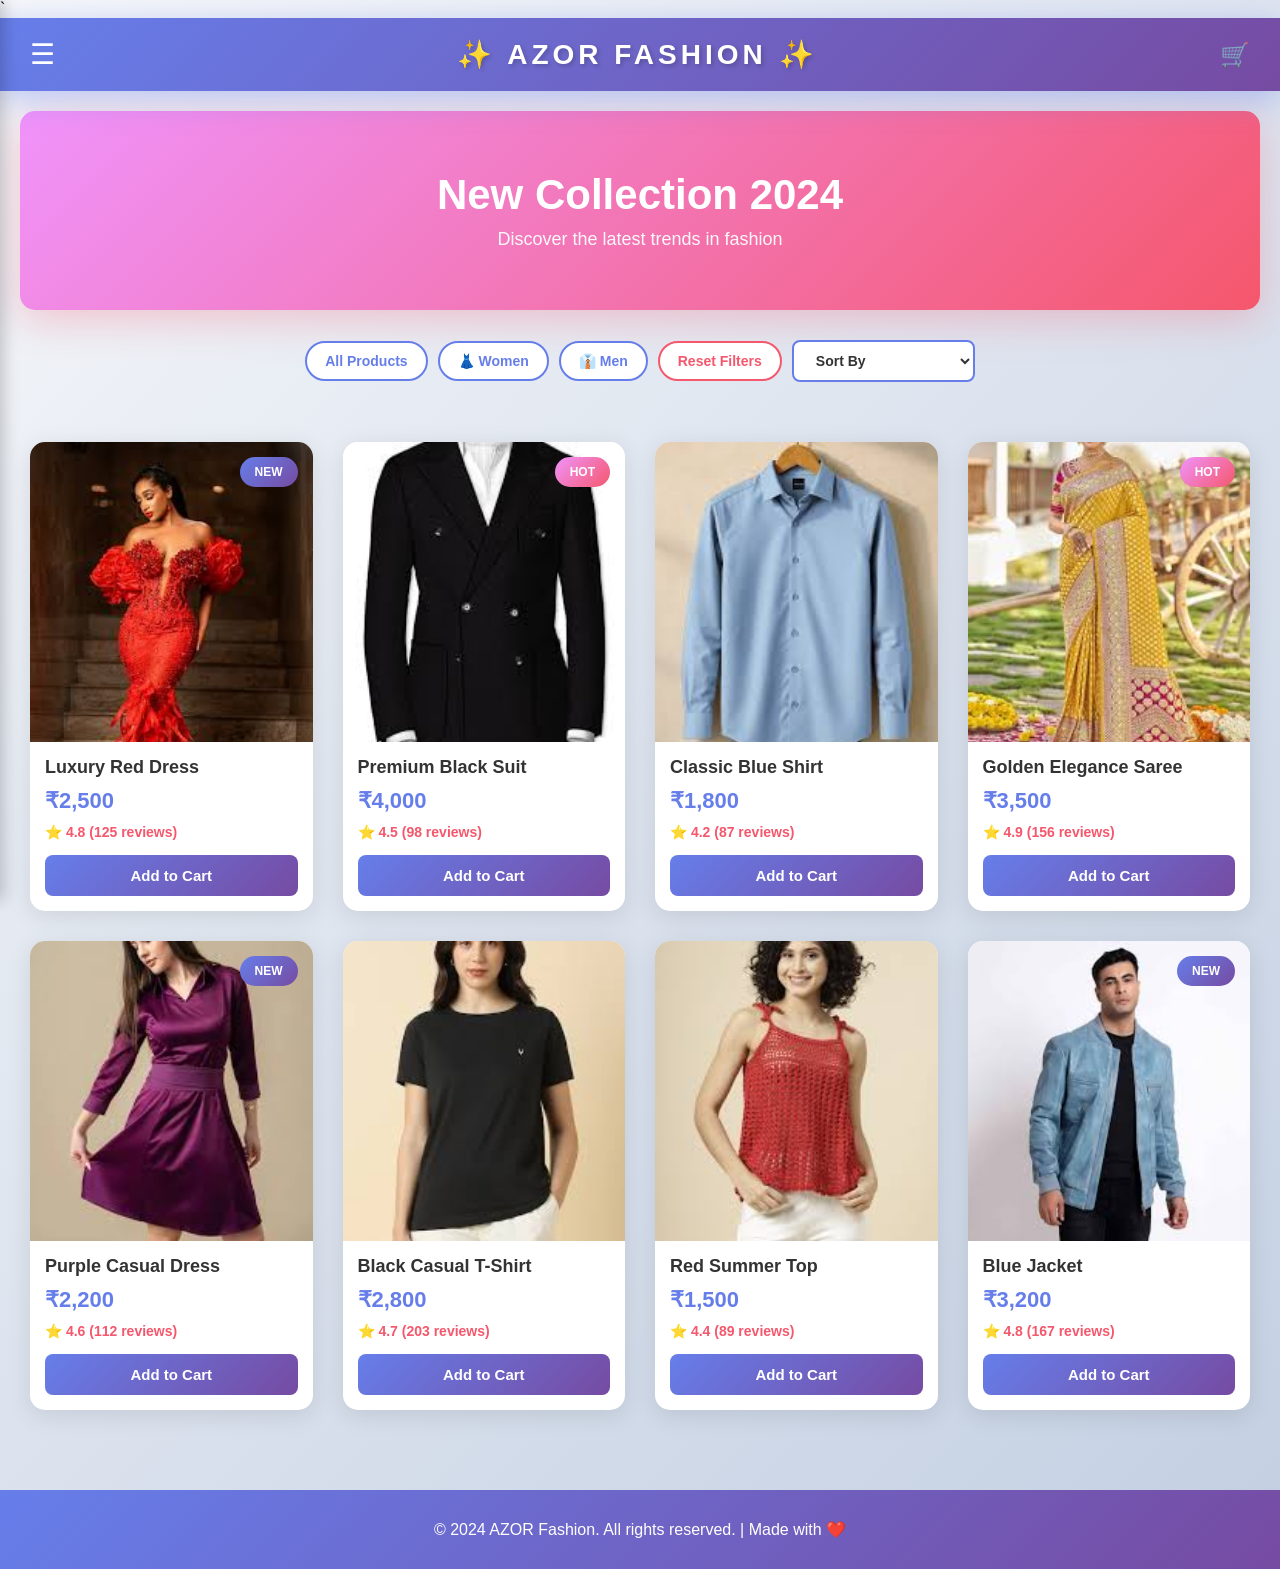
==== pink.html @ 0f0fc037 "first commit" ====
`<!DOCTYPE html>
<html lang="en">
<head>
    <meta charset="UTF-8">
    <meta name="viewport" content="width=device-width, initial-scale=1.0">
    <title>AZOR Fashion - Premium Fashion Store</title>
    <link rel="stylesheet" href="stylee.css">
</head>
<body>

<header>
    <div class="menu-icon" onclick="toggleSidebar()">☰</div>
    <h1>✨ AZOR FASHION ✨</h1>
    <div class="header-icons">
        <span class="icon">🛒</span>
    </div>
</header>


<div id="sidebar" class="sidebar">
    <button class="close-btn" onclick="toggleSidebar()">✕</button>
    <h2>🎯 Filters</h2>

    <label>Gender:</label>
    <select id="genderFilter" onchange="filterProducts()">
        <option value="all">All</option>
        <option value="women">Women</option>
        <option value="men">Men</option>
    </select>

    <label>Color:</label>
    <select id="colorFilter" onchange="filterProducts()">
        <option value="all">All</option>
        <option value="red">Red</option>
        <option value="black">Black</option>
        <option value="blue">Blue</option>
        <option value="gold">Gold</option>
        <option value="purple">Purple</option>
    </select>

    <label>Price Range:</label>
    <input type="range" id="priceFilter" min="0" max="10000" onchange="filterProducts()" style="width: 100%;">
</div>

<div class="hero-section">
    <h2>New Collection 2024</h2>
    <p>Discover the latest trends in fashion</p>
</div>

<div class="top-controls">
    <div class="category-buttons">
        <button class="category-btn" onclick="selectCategory('all')">All Products</button>
        <button class="category-btn" onclick="selectCategory('women')">👗 Women</button>
        <button class="category-btn" onclick="selectCategory('men')">👔 Men</button>
        <button class="category-btn reset-btn" onclick="resetFilters()">Reset Filters</button>
    </div>
    
    <select id="sortOption" onchange="sortProducts()">
        <option value="">Sort By</option>
        <option value="priceLow">Price: Low to High</option>
        <option value="priceHigh">Price: High to Low</option>
        <option value="ratingHigh">⭐ Highest Rated</option>
    </select>
</div>

<section class="products" id="productContainer">

    <div class="product-card" data-gender="women" data-color="red" data-price="2500" data-rating="4.8">
        <div class="product-image-wrapper">
            <img src="photos/reddress.jpg.jpg" alt="Luxury Red Dress">
            <span class="badge-new">NEW</span>
        </div>
        <h3>Luxury Red Dress</h3>
        <p class="price">₹2,500</p>
        <p class="rating">⭐ 4.8 (125 reviews)</p>
        <button class="add-btn">Add to Cart</button>
    </div>

    <div class="product-card" data-gender="men" data-color="black" data-price="4000" data-rating="4.5">
        <div class="product-image-wrapper">
            <img src="photos/Premium Black Suit.jpg" alt="Premium Black Suit">
            <span class="badge-hot">HOT</span>
        </div>
        <h3>Premium Black Suit</h3>
        <p class="price">₹4,000</p>
        <p class="rating">⭐ 4.5 (98 reviews)</p>
        <button class="add-btn">Add to Cart</button>
    </div>

    <div class="product-card" data-gender="men" data-color="blue" data-price="1800" data-rating="4.2">
        <div class="product-image-wrapper">
            <img src="photos/Classic Blue Shirt.jpg" alt="Classic Blue Shirt">
        </div>
        <h3>Classic Blue Shirt</h3>
        <p class="price">₹1,800</p>
        <p class="rating">⭐ 4.2 (87 reviews)</p>
        <button class="add-btn">Add to Cart</button>
    </div>

    <div class="product-card" data-gender="women" data-color="gold" data-price="3500" data-rating="4.9">
        <div class="product-image-wrapper">
            <img src="photos/Golden Elegance Saree.jpg" alt="Golden Elegance Saree">
            <span class="badge-hot">HOT</span>
        </div>
        <h3>Golden Elegance Saree</h3>
        <p class="price">₹3,500</p>
        <p class="rating">⭐ 4.9 (156 reviews)</p>
        <button class="add-btn">Add to Cart</button>
    </div>

    <div class="product-card" data-gender="women" data-color="purple" data-price="2200" data-rating="4.6">
        <div class="product-image-wrapper">
            <img src="photos/Purple Casual Dress.jpg" alt="Purple Casual Dress">
            <span class="badge-new">NEW</span>
        </div>
        <h3>Purple Casual Dress</h3>
        <p class="price">₹2,200</p>
        <p class="rating">⭐ 4.6 (112 reviews)</p>
        <button class="add-btn">Add to Cart</button>
    </div>

    <div class="product-card" data-gender="men" data-color="black" data-price="2800" data-rating="4.7">
        <div class="product-image-wrapper">
            <img src="photos/Black Casual T-Shirt.jpg" alt="Black Casual T-Shirt">
        </div>
        <h3>Black Casual T-Shirt</h3>
        <p class="price">₹2,800</p>
        <p class="rating">⭐ 4.7 (203 reviews)</p>
        <button class="add-btn">Add to Cart</button>
    </div>

    <div class="product-card" data-gender="women" data-color="red" data-price="1500" data-rating="4.4">
        <div class="product-image-wrapper">
            <img src="photos/Red Summer Top.jpg" alt="Red Summer Top">
        </div>
        <h3>Red Summer Top</h3>
        <p class="price">₹1,500</p>
        <p class="rating">⭐ 4.4 (89 reviews)</p>
        <button class="add-btn">Add to Cart</button>
    </div>

    <div class="product-card" data-gender="men" data-color="blue" data-price="3200" data-rating="4.8">
        <div class="product-image-wrapper">
            <img src="photos/Blue Jacket.jpg" alt="Blue Jacket">
            <span class="badge-new">NEW</span>
        </div>
        <h3>Blue Jacket</h3>
        <p class="price">₹3,200</p>
        <p class="rating">⭐ 4.8 (167 reviews)</p>
        <button class="add-btn">Add to Cart</button>
    </div>

</section>

<footer class="footer">
    <p>© 2024 AZOR Fashion. All rights reserved. | Made with ❤️</p>
</footer>

<script src="script.js"></script>
</body>
</html>
---- stylee.css ----
* {
    margin: 0;
    padding: 0;
    box-sizing: border-box;
}

body {
    margin: 0;
    font-family: 'Segoe UI', Tahoma, Geneva, Verdana, sans-serif;
    background: linear-gradient(135deg, #f5f7fa 0%, #c3cfe2 100%);
    min-height: 100vh;
}

header {
    display: flex;
    align-items: center;
    justify-content: space-between;
    background: linear-gradient(135deg, #667eea 0%, #764ba2 100%);
    color: white;
    padding: 20px 30px;
    box-shadow: 0 8px 32px rgba(102, 126, 234, 0.4);
    position: sticky;
    top: 0;
    z-index: 100;
}

header h1 {
    flex: 1;
    text-align: center;
    letter-spacing: 4px;
    font-size: 28px;
    font-weight: 700;
    text-shadow: 2px 2px 4px rgba(0,0,0,0.2);
}

.menu-icon {
    font-size: 28px;
    cursor: pointer;
    transition: 0.3s;
}

.menu-icon:hover {
    transform: scale(1.1);
}

.header-icons {
    font-size: 24px;
    cursor: pointer;
    transition: 0.3s;
}

.header-icons:hover {
    transform: scale(1.1);
}

.sidebar {
    position: fixed;
    top: 0;
    left: -300px;
    width: 300px;
    height: 100%;
    background: linear-gradient(135deg, #667eea 0%, #764ba2 100%);
    color: white;
    padding: 30px 20px;
    transition: 0.3s;
    z-index: 200;
    overflow-y: auto;
    box-shadow: 4px 0 15px rgba(0,0,0,0.2);
}

.sidebar.active {
    left: 0;
}

.close-btn {
    background: none;
    border: none;
    color: white;
    font-size: 28px;
    cursor: pointer;
    float: right;
    margin-bottom: 20px;
}

.sidebar h2 {
    margin-bottom: 25px;
    font-size: 20px;
}

.sidebar label {
    display: block;
    margin-top: 20px;
    margin-bottom: 10px;
    font-weight: 600;
    font-size: 14px;
}

.sidebar select, .sidebar input {
    width: 100%;
    margin-bottom: 15px;
    padding: 10px;
    border: 2px solid rgba(255,255,255,0.3);
    border-radius: 8px;
    background: rgba(255,255,255,0.1);
    color: white;
    font-size: 14px;
}

.sidebar select option {
    color: #333;
}

.sidebar input::-webkit-slider-thumb {
    background: #fff;
}

.hero-section {
    background: linear-gradient(135deg, #f093fb 0%, #f5576c 100%);
    color: white;
    text-align: center;
    padding: 60px 30px;
    margin: 20px;
    border-radius: 15px;
    box-shadow: 0 10px 40px rgba(245, 87, 108, 0.3);
}

.hero-section h2 {
    font-size: 42px;
    margin-bottom: 10px;
    font-weight: 700;
}

.hero-section p {
    font-size: 18px;
    opacity: 0.95;
}

.top-controls {
    text-align: center;
    margin: 30px 20px;
    display: flex;
    justify-content: center;
    gap: 10px;
    flex-wrap: wrap;
    align-items: center;
}

.category-buttons {
    display: flex;
    gap: 10px;
    flex-wrap: wrap;
    justify-content: center;
}

.category-btn {
    padding: 10px 18px;
    border: 2px solid #667eea;
    border-radius: 25px;
    font-size: 14px;
    background: white;
    color: #667eea;
    cursor: pointer;
    transition: 0.3s;
    font-weight: 600;
}

.category-btn:hover {
    background: #667eea;
    color: white;
    box-shadow: 0 5px 20px rgba(102, 126, 234, 0.3);
    transform: translateY(-2px);
}

.category-btn.reset-btn {
    border-color: #f5576c;
    color: #f5576c;
}

.category-btn.reset-btn:hover {
    background: #f5576c;
    color: white;
    box-shadow: 0 5px 20px rgba(245, 87, 108, 0.3);
}

.top-controls select {
    padding: 10px 18px;
    border: 2px solid #667eea;
    border-radius: 8px;
    font-size: 14px;
    background: white;
    color: #333;
    cursor: pointer;
    transition: 0.3s;
    font-weight: 600;
}

.top-controls select:hover {
    background: #667eea;
    color: white;
    box-shadow: 0 5px 20px rgba(102, 126, 234, 0.3);
}

.products {
    display: grid;
    grid-template-columns: repeat(auto-fill, minmax(280px, 1fr));
    gap: 30px;
    padding: 30px;
    max-width: 1400px;
    margin: 0 auto;
}

.product-card {
    background: white;
    border-radius: 15px;
    overflow: hidden;
    box-shadow: 0 5px 25px rgba(0,0,0,0.1);
    transition: all 0.3s ease;
    display: flex;
    flex-direction: column;
}

.product-card:hover {
    transform: translateY(-10px);
    box-shadow: 0 15px 40px rgba(102, 126, 234, 0.3);
}

.product-image-wrapper {
    position: relative;
    overflow: hidden;
    height: 300px;
    background: #f0f0f0;
}

.product-card img {
    width: 100%;
    height: 100%;
    object-fit: cover;
    transition: transform 0.3s ease;
}

.product-card:hover img {
    transform: scale(1.1);
}

.badge-new, .badge-hot {
    position: absolute;
    top: 15px;
    right: 15px;
    padding: 8px 15px;
    border-radius: 25px;
    font-weight: 700;
    font-size: 12px;
    z-index: 10;
}

.badge-new {
    background: linear-gradient(135deg, #667eea 0%, #764ba2 100%);
    color: white;
}

.badge-hot {
    background: linear-gradient(135deg, #f093fb 0%, #f5576c 100%);
    color: white;
}

.product-card h3 {
    padding: 15px 15px 5px;
    font-size: 18px;
    color: #333;
    font-weight: 700;
}

.product-card .price {
    padding: 5px 15px;
    font-size: 22px;
    color: #667eea;
    font-weight: 700;
    margin-bottom: 5px;
}

.product-card .rating {
    padding: 0 15px 15px;
    color: #f5576c;
    font-size: 14px;
    font-weight: 600;
}

.add-btn {
    margin: 0 15px 15px 15px;
    padding: 12px 20px;
    background: linear-gradient(135deg, #667eea 0%, #764ba2 100%);
    color: white;
    border: none;
    border-radius: 8px;
    font-size: 15px;
    font-weight: 700;
    cursor: pointer;
    transition: 0.3s;
}

.add-btn:hover {
    transform: translateY(-2px);
    box-shadow: 0 8px 20px rgba(102, 126, 234, 0.3);
}

.footer {
    text-align: center;
    padding: 30px;
    background: linear-gradient(135deg, #667eea 0%, #764ba2 100%);
    color: white;
    margin-top: 50px;
}
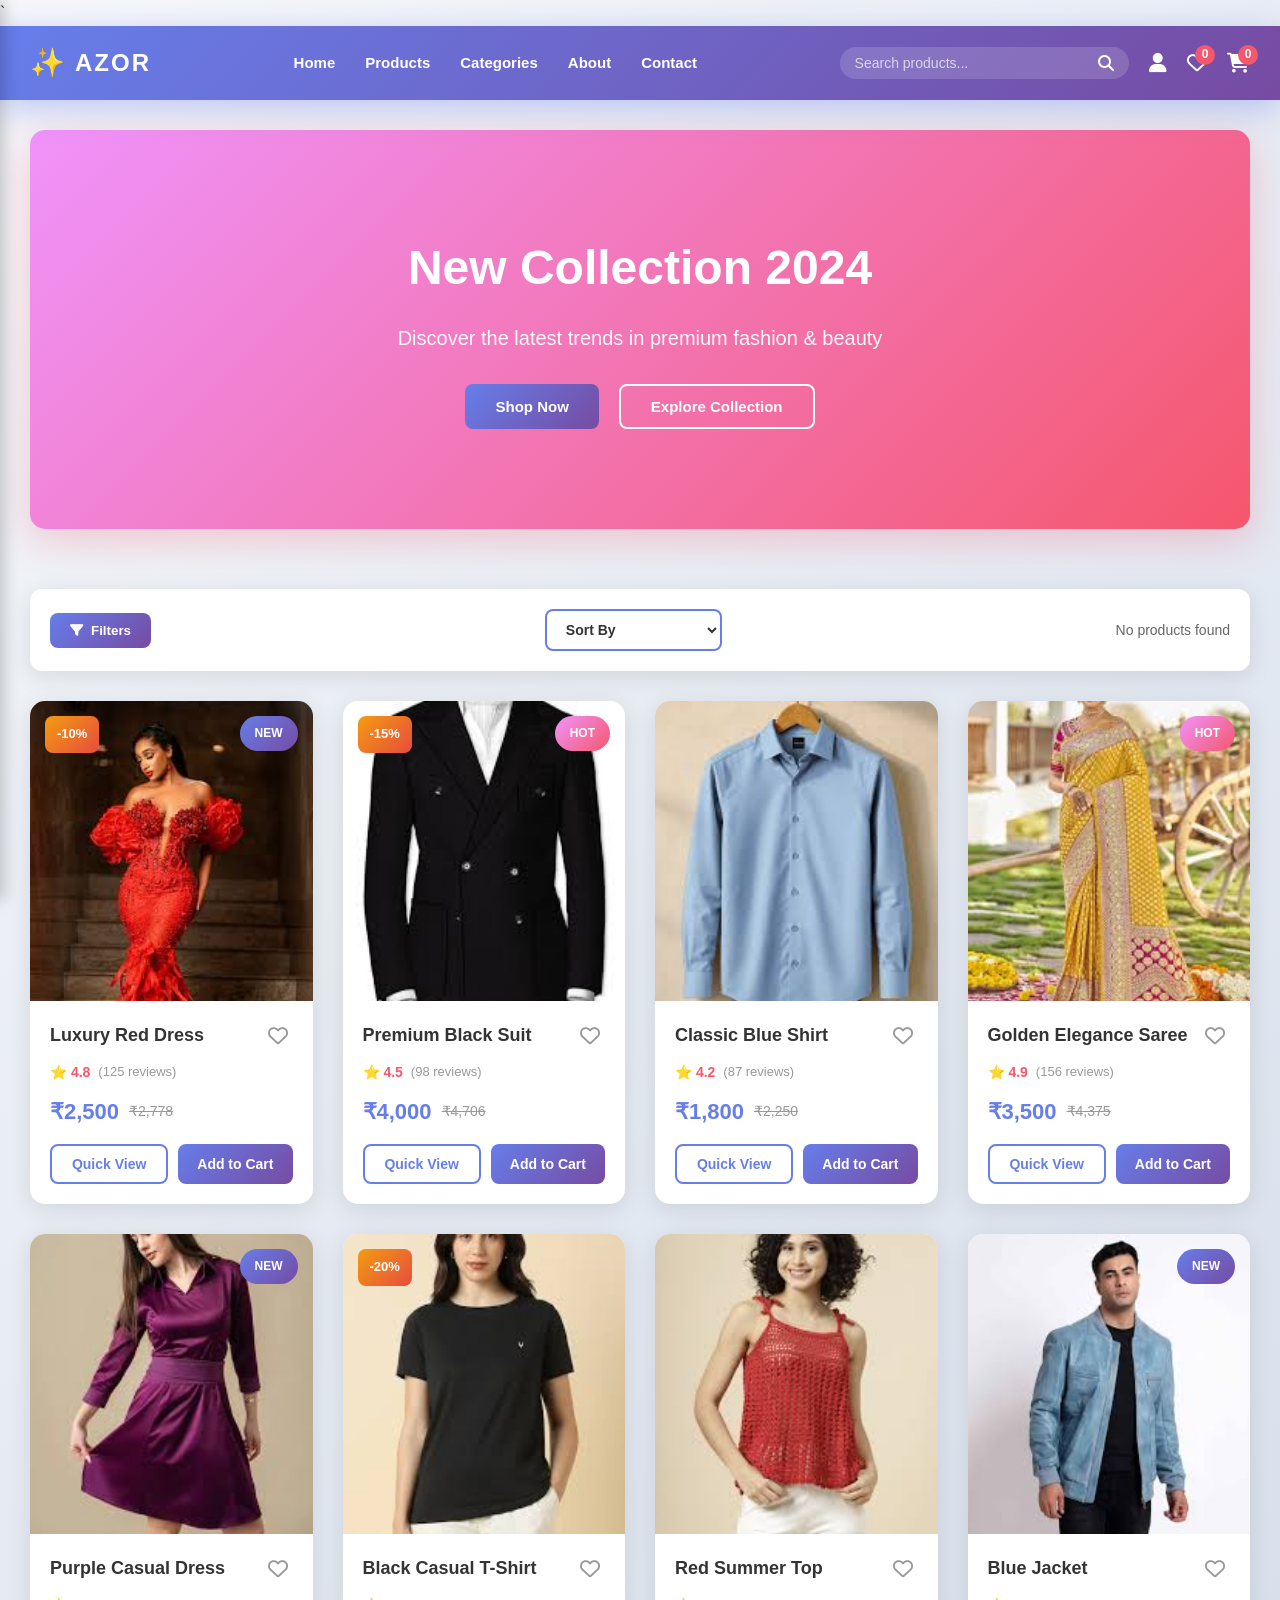
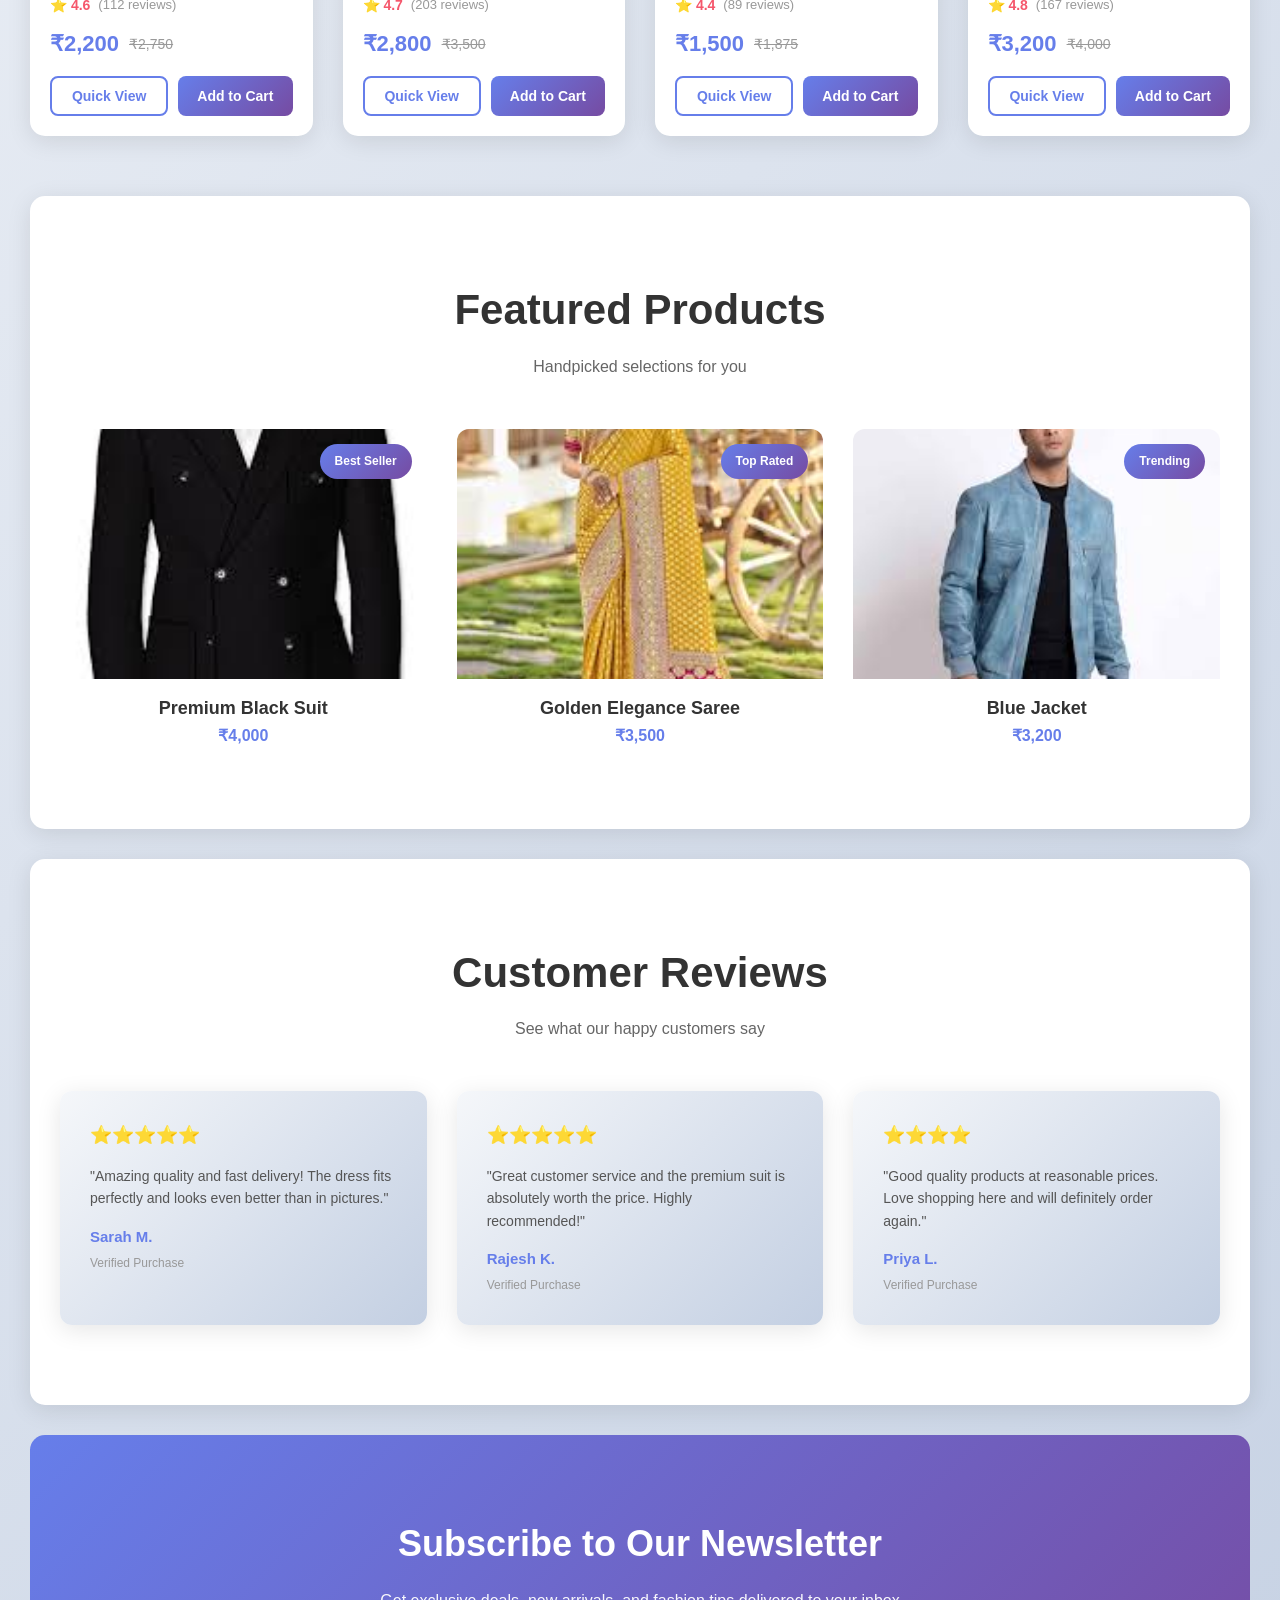
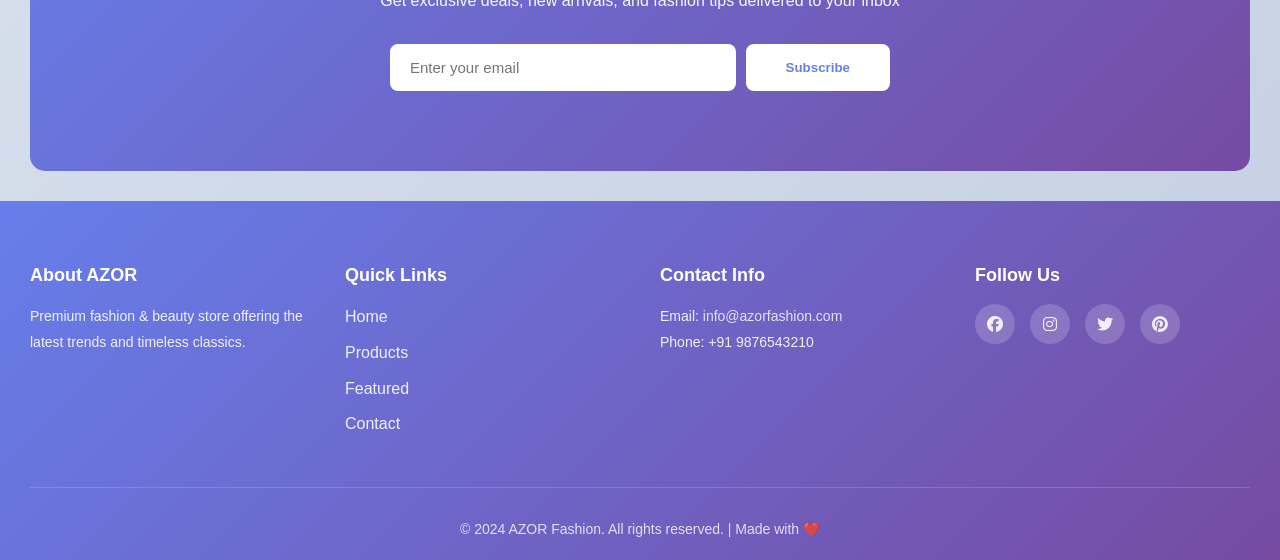
==== commit bc2d0b6d: "Added cart system and improved ecommerce UI" ====
--- a/pink.html
+++ b/pink.html
@@ -3,158 +3,685 @@
 <head>
     <meta charset="UTF-8">
     <meta name="viewport" content="width=device-width, initial-scale=1.0">
-    <title>AZOR Fashion - Premium Fashion Store</title>
+    <title>AZOR Fashion - Premium Fashion & Beauty Store</title>
     <link rel="stylesheet" href="stylee.css">
+    <link rel="stylesheet" href="https://cdnjs.cloudflare.com/ajax/libs/font-awesome/6.4.0/css/all.min.css">
 </head>
 <body>
 
-<header>
-    <div class="menu-icon" onclick="toggleSidebar()">☰</div>
-    <h1>✨ AZOR FASHION ✨</h1>
-    <div class="header-icons">
-        <span class="icon">🛒</span>
-    </div>
-</header>
-
-
-<div id="sidebar" class="sidebar">
-    <button class="close-btn" onclick="toggleSidebar()">✕</button>
+<!-- NAVBAR -->
+<nav class="navbar">
+    <div class="nav-container">
+        <!-- Logo -->
+        <div class="logo">
+            <a href="#home" onclick="scrollToSection('home'); return false;">
+                <span class="logo-icon">✨</span>
+                <span class="logo-text">AZOR</span>
+            </a>
+        </div>
+
+        <!-- Navigation Links -->
+        <ul class="nav-links" id="navLinks">
+            <li><a href="#home" onclick="scrollToSection('home'); toggleMenu(); return false;">Home</a></li>
+            <li><a href="#products" onclick="scrollToSection('products'); toggleMenu(); return false;">Products</a></li>
+            <li><a href="#categories" onclick="scrollToSection('categories'); toggleMenu(); return false;">Categories</a></li>
+            <li><a href="#about" onclick="scrollToSection('about'); toggleMenu(); return false;">About</a></li>
+            <li><a href="#contact" onclick="scrollToSection('contact'); toggleMenu(); return false;">Contact</a></li>
+        </ul>
+
+        <!-- Search Bar -->
+        <div class="search-bar">
+            <input type="text" id="searchInput" placeholder="Search products..." class="search-input">
+            <button class="search-btn"><i class="fas fa-search"></i></button>
+        </div>
+
+        <!-- Right Icons -->
+        <div class="nav-icons">
+            <a href="#" onclick="openLoginModal(); return false;" class="nav-icon" title="Login">
+                <i class="fas fa-user"></i>
+            </a>
+            <a href="#" class="nav-icon" id="wishlistIcon" title="Wishlist" onclick="showWishlist(); return false;">
+                <i class="far fa-heart"></i>
+                <span class="icon-badge" id="wishlistCount">0</span>
+            </a>
+            <a href="#" class="nav-icon" id="cartIcon" title="Shopping Cart" onclick="openCart(); return false;">
+                <i class="fas fa-shopping-cart"></i>
+                <span class="icon-badge" id="cartCount">0</span>
+            </a>
+            <button class="hamburger" id="hamburger" onclick="toggleMenu()">
+                <span></span>
+                <span></span>
+                <span></span>
+            </button>
+        </div>
+    </div>
+</nav>
+
+
+<!-- SIDEBAR FILTER -->
+<div class="sidebar-filter" id="sidebarFilter">
+    <button class="close-btn" onclick="closeSidebar()">✕</button>
     <h2>🎯 Filters</h2>
 
-    <label>Gender:</label>
-    <select id="genderFilter" onchange="filterProducts()">
-        <option value="all">All</option>
-        <option value="women">Women</option>
-        <option value="men">Men</option>
-    </select>
-
-    <label>Color:</label>
-    <select id="colorFilter" onchange="filterProducts()">
-        <option value="all">All</option>
-        <option value="red">Red</option>
-        <option value="black">Black</option>
-        <option value="blue">Blue</option>
-        <option value="gold">Gold</option>
-        <option value="purple">Purple</option>
-    </select>
-
-    <label>Price Range:</label>
-    <input type="range" id="priceFilter" min="0" max="10000" onchange="filterProducts()" style="width: 100%;">
-</div>
-
-<div class="hero-section">
-    <h2>New Collection 2024</h2>
-    <p>Discover the latest trends in fashion</p>
-</div>
-
-<div class="top-controls">
-    <div class="category-buttons">
-        <button class="category-btn" onclick="selectCategory('all')">All Products</button>
-        <button class="category-btn" onclick="selectCategory('women')">👗 Women</button>
-        <button class="category-btn" onclick="selectCategory('men')">👔 Men</button>
-        <button class="category-btn reset-btn" onclick="resetFilters()">Reset Filters</button>
-    </div>
-    
-    <select id="sortOption" onchange="sortProducts()">
-        <option value="">Sort By</option>
-        <option value="priceLow">Price: Low to High</option>
-        <option value="priceHigh">Price: High to Low</option>
-        <option value="ratingHigh">⭐ Highest Rated</option>
-    </select>
-</div>
-
-<section class="products" id="productContainer">
-
-    <div class="product-card" data-gender="women" data-color="red" data-price="2500" data-rating="4.8">
-        <div class="product-image-wrapper">
-            <img src="photos/reddress.jpg.jpg" alt="Luxury Red Dress">
-            <span class="badge-new">NEW</span>
-        </div>
-        <h3>Luxury Red Dress</h3>
-        <p class="price">₹2,500</p>
-        <p class="rating">⭐ 4.8 (125 reviews)</p>
-        <button class="add-btn">Add to Cart</button>
-    </div>
-
-    <div class="product-card" data-gender="men" data-color="black" data-price="4000" data-rating="4.5">
-        <div class="product-image-wrapper">
-            <img src="photos/Premium Black Suit.jpg" alt="Premium Black Suit">
-            <span class="badge-hot">HOT</span>
-        </div>
-        <h3>Premium Black Suit</h3>
-        <p class="price">₹4,000</p>
-        <p class="rating">⭐ 4.5 (98 reviews)</p>
-        <button class="add-btn">Add to Cart</button>
-    </div>
-
-    <div class="product-card" data-gender="men" data-color="blue" data-price="1800" data-rating="4.2">
-        <div class="product-image-wrapper">
-            <img src="photos/Classic Blue Shirt.jpg" alt="Classic Blue Shirt">
-        </div>
-        <h3>Classic Blue Shirt</h3>
-        <p class="price">₹1,800</p>
-        <p class="rating">⭐ 4.2 (87 reviews)</p>
-        <button class="add-btn">Add to Cart</button>
-    </div>
-
-    <div class="product-card" data-gender="women" data-color="gold" data-price="3500" data-rating="4.9">
-        <div class="product-image-wrapper">
-            <img src="photos/Golden Elegance Saree.jpg" alt="Golden Elegance Saree">
-            <span class="badge-hot">HOT</span>
-        </div>
-        <h3>Golden Elegance Saree</h3>
-        <p class="price">₹3,500</p>
-        <p class="rating">⭐ 4.9 (156 reviews)</p>
-        <button class="add-btn">Add to Cart</button>
-    </div>
-
-    <div class="product-card" data-gender="women" data-color="purple" data-price="2200" data-rating="4.6">
-        <div class="product-image-wrapper">
-            <img src="photos/Purple Casual Dress.jpg" alt="Purple Casual Dress">
-            <span class="badge-new">NEW</span>
-        </div>
-        <h3>Purple Casual Dress</h3>
-        <p class="price">₹2,200</p>
-        <p class="rating">⭐ 4.6 (112 reviews)</p>
-        <button class="add-btn">Add to Cart</button>
-    </div>
-
-    <div class="product-card" data-gender="men" data-color="black" data-price="2800" data-rating="4.7">
-        <div class="product-image-wrapper">
-            <img src="photos/Black Casual T-Shirt.jpg" alt="Black Casual T-Shirt">
-        </div>
-        <h3>Black Casual T-Shirt</h3>
-        <p class="price">₹2,800</p>
-        <p class="rating">⭐ 4.7 (203 reviews)</p>
-        <button class="add-btn">Add to Cart</button>
-    </div>
-
-    <div class="product-card" data-gender="women" data-color="red" data-price="1500" data-rating="4.4">
-        <div class="product-image-wrapper">
-            <img src="photos/Red Summer Top.jpg" alt="Red Summer Top">
-        </div>
-        <h3>Red Summer Top</h3>
-        <p class="price">₹1,500</p>
-        <p class="rating">⭐ 4.4 (89 reviews)</p>
-        <button class="add-btn">Add to Cart</button>
-    </div>
-
-    <div class="product-card" data-gender="men" data-color="blue" data-price="3200" data-rating="4.8">
-        <div class="product-image-wrapper">
-            <img src="photos/Blue Jacket.jpg" alt="Blue Jacket">
-            <span class="badge-new">NEW</span>
-        </div>
-        <h3>Blue Jacket</h3>
-        <p class="price">₹3,200</p>
-        <p class="rating">⭐ 4.8 (167 reviews)</p>
-        <button class="add-btn">Add to Cart</button>
-    </div>
-
+    <div class="filter-group">
+        <label>Category:</label>
+        <select id="categoryFilter" onchange="filterProducts()">
+            <option value="all">All Products</option>
+            <option value="women">Women</option>
+            <option value="men">Men</option>
+        </select>
+    </div>
+
+    <div class="filter-group">
+        <label>Color:</label>
+        <select id="colorFilter" onchange="filterProducts()">
+            <option value="all">All Colors</option>
+            <option value="red">Red</option>
+            <option value="black">Black</option>
+            <option value="blue">Blue</option>
+            <option value="gold">Gold</option>
+            <option value="purple">Purple</option>
+        </select>
+    </div>
+
+    <div class="filter-group">
+        <label>Price Range:</label>
+        <input type="range" id="priceFilter" min="0" max="10000" value="10000" onchange="filterProducts()" style="width: 100%;">
+        <div class="price-display">₹0 - ₹<span id="priceValue">10000</span></div>
+    </div>
+
+    <div class="filter-group">
+        <label>Rating:</label>
+        <select id="ratingFilter" onchange="filterProducts()">
+            <option value="all">All Ratings</option>
+            <option value="4.5">4.5+ ⭐</option>
+            <option value="4">4+ ⭐</option>
+            <option value="3.5">3.5+ ⭐</option>
+        </select>
+    </div>
+
+    <button class="reset-filters-btn" onclick="resetFilters()">Reset Filters</button>
+</div>
+
+<!-- HERO SECTION -->
+<section class="hero-section" id="home">
+    <div class="hero-content">
+        <h2>New Collection 2024</h2>
+        <p>Discover the latest trends in premium fashion & beauty</p>
+        <div class="hero-buttons">
+            <button class="btn btn-primary" onclick="scrollToSection('products'); return false;">Shop Now</button>
+            <button class="btn btn-secondary" onclick="scrollToSection('products'); return false;">Explore Collection</button>
+        </div>
+    </div>
 </section>
 
-<footer class="footer">
-    <p>© 2024 AZOR Fashion. All rights reserved. | Made with ❤️</p>
+<!-- CONTROLS & FILTERS -->
+<div class="products-section" id="products">
+    <div class="top-controls">
+        <div class="controls-left">
+            <button class="filter-toggle" onclick="toggleSidebar()">
+                <i class="fas fa-filter"></i> Filters
+            </button>
+        </div>
+
+        <div class="sort-control">
+            <select id="sortOption" onchange="sortProducts()">
+                <option value="">Sort By</option>
+                <option value="priceLow">Price: Low to High</option>
+                <option value="priceHigh">Price: High to Low</option>
+                <option value="ratingHigh">⭐ Top Rated</option>
+                <option value="newest">Newest</option>
+            </select>
+        </div>
+
+        <div class="results-count">
+            <span id="resultsCount">Showing all products</span>
+        </div>
+    </div>
+
+    <!-- PRODUCT GRID -->
+    <section class="products" id="productContainer">
+
+        <div class="product-card" data-gender="women" data-color="red" data-price="2500" data-rating="4.8" data-id="1">
+            <div class="product-image-wrapper">
+                <img src="photos/reddress.jpg.jpg" alt="Luxury Red Dress">
+                <span class="badge badge-new">NEW</span>
+                <span class="discount-badge">-10%</span>
+            </div>
+            <div class="product-info">
+                <div class="product-header">
+                    <h3>Luxury Red Dress</h3>
+                    <button class="wishlist-btn" onclick="toggleWishlist(this, 1)"><i class="far fa-heart"></i></button>
+                </div>
+                <div class="rating-section">
+                    <span class="rating">⭐ 4.8</span>
+                    <span class="review-count">(125 reviews)</span>
+                </div>
+                <div class="price-section">
+                    <span class="price">₹2,500</span>
+                    <span class="original-price">₹2,778</span>
+                </div>
+                <div class="product-actions">
+                    <button class="quick-view-btn" onclick="openQuickView(1, 'Luxury Red Dress', '₹2,500', 'photos/reddress.jpg.jpg', 4.8, 125)">Quick View</button>
+                    <button class="add-btn" onclick="addToCart(1, 'Luxury Red Dress', 2500, 'photos/reddress.jpg.jpg')">Add to Cart</button>
+                </div>
+            </div>
+        </div>
+
+        <div class="product-card" data-gender="men" data-color="black" data-price="4000" data-rating="4.5" data-id="2">
+            <div class="product-image-wrapper">
+                <img src="photos/Premium Black Suit.jpg" alt="Premium Black Suit">
+                <span class="badge badge-hot">HOT</span>
+                <span class="discount-badge">-15%</span>
+            </div>
+            <div class="product-info">
+                <div class="product-header">
+                    <h3>Premium Black Suit</h3>
+                    <button class="wishlist-btn" onclick="toggleWishlist(this, 2)"><i class="far fa-heart"></i></button>
+                </div>
+                <div class="rating-section">
+                    <span class="rating">⭐ 4.5</span>
+                    <span class="review-count">(98 reviews)</span>
+                </div>
+                <div class="price-section">
+                    <span class="price">₹4,000</span>
+                    <span class="original-price">₹4,706</span>
+                </div>
+                <div class="product-actions">
+                    <button class="quick-view-btn" onclick="openQuickView(2, 'Premium Black Suit', '₹4,000', 'photos/Premium Black Suit.jpg', 4.5, 98)">Quick View</button>
+                    <button class="add-btn" onclick="addToCart(2, 'Premium Black Suit', 4000, 'photos/Premium Black Suit.jpg')">Add to Cart</button>
+                </div>
+            </div>
+        </div>
+
+        <div class="product-card" data-gender="men" data-color="blue" data-price="1800" data-rating="4.2" data-id="3">
+            <div class="product-image-wrapper">
+                <img src="photos/Classic Blue Shirt.jpg" alt="Classic Blue Shirt">
+            </div>
+            <div class="product-info">
+                <div class="product-header">
+                    <h3>Classic Blue Shirt</h3>
+                    <button class="wishlist-btn" onclick="toggleWishlist(this, 3)"><i class="far fa-heart"></i></button>
+                </div>
+                <div class="rating-section">
+                    <span class="rating">⭐ 4.2</span>
+                    <span class="review-count">(87 reviews)</span>
+                </div>
+                <div class="price-section">
+                    <span class="price">₹1,800</span>
+                    <span class="original-price">₹2,250</span>
+                </div>
+                <div class="product-actions">
+                    <button class="quick-view-btn" onclick="openQuickView(3, 'Classic Blue Shirt', '₹1,800', 'photos/Classic Blue Shirt.jpg', 4.2, 87)">Quick View</button>
+                    <button class="add-btn" onclick="addToCart(3, 'Classic Blue Shirt', 1800, 'photos/Classic Blue Shirt.jpg')">Add to Cart</button>
+                </div>
+            </div>
+        </div>
+
+        <div class="product-card" data-gender="women" data-color="gold" data-price="3500" data-rating="4.9" data-id="4">
+            <div class="product-image-wrapper">
+                <img src="photos/Golden Elegance Saree.jpg" alt="Golden Elegance Saree">
+                <span class="badge badge-hot">HOT</span>
+            </div>
+            <div class="product-info">
+                <div class="product-header">
+                    <h3>Golden Elegance Saree</h3>
+                    <button class="wishlist-btn" onclick="toggleWishlist(this, 4)"><i class="far fa-heart"></i></button>
+                </div>
+                <div class="rating-section">
+                    <span class="rating">⭐ 4.9</span>
+                    <span class="review-count">(156 reviews)</span>
+                </div>
+                <div class="price-section">
+                    <span class="price">₹3,500</span>
+                    <span class="original-price">₹4,375</span>
+                </div>
+                <div class="product-actions">
+                    <button class="quick-view-btn" onclick="openQuickView(4, 'Golden Elegance Saree', '₹3,500', 'photos/Golden Elegance Saree.jpg', 4.9, 156)">Quick View</button>
+                    <button class="add-btn" onclick="addToCart(4, 'Golden Elegance Saree', 3500, 'photos/Golden Elegance Saree.jpg')">Add to Cart</button>
+                </div>
+            </div>
+        </div>
+
+        <div class="product-card" data-gender="women" data-color="purple" data-price="2200" data-rating="4.6" data-id="5">
+            <div class="product-image-wrapper">
+                <img src="photos/Purple Casual Dress.jpg" alt="Purple Casual Dress">
+                <span class="badge badge-new">NEW</span>
+            </div>
+            <div class="product-info">
+                <div class="product-header">
+                    <h3>Purple Casual Dress</h3>
+                    <button class="wishlist-btn" onclick="toggleWishlist(this, 5)"><i class="far fa-heart"></i></button>
+                </div>
+                <div class="rating-section">
+                    <span class="rating">⭐ 4.6</span>
+                    <span class="review-count">(112 reviews)</span>
+                </div>
+                <div class="price-section">
+                    <span class="price">₹2,200</span>
+                    <span class="original-price">₹2,750</span>
+                </div>
+                <div class="product-actions">
+                    <button class="quick-view-btn" onclick="openQuickView(5, 'Purple Casual Dress', '₹2,200', 'photos/Purple Casual Dress.jpg', 4.6, 112)">Quick View</button>
+                    <button class="add-btn" onclick="addToCart(5, 'Purple Casual Dress', 2200, 'photos/Purple Casual Dress.jpg')">Add to Cart</button>
+                </div>
+            </div>
+        </div>
+
+        <div class="product-card" data-gender="men" data-color="black" data-price="2800" data-rating="4.7" data-id="6">
+            <div class="product-image-wrapper">
+                <img src="photos/Black Casual T-Shirt.jpg" alt="Black Casual T-Shirt">
+                <span class="discount-badge">-20%</span>
+            </div>
+            <div class="product-info">
+                <div class="product-header">
+                    <h3>Black Casual T-Shirt</h3>
+                    <button class="wishlist-btn" onclick="toggleWishlist(this, 6)"><i class="far fa-heart"></i></button>
+                </div>
+                <div class="rating-section">
+                    <span class="rating">⭐ 4.7</span>
+                    <span class="review-count">(203 reviews)</span>
+                </div>
+                <div class="price-section">
+                    <span class="price">₹2,800</span>
+                    <span class="original-price">₹3,500</span>
+                </div>
+                <div class="product-actions">
+                    <button class="quick-view-btn" onclick="openQuickView(6, 'Black Casual T-Shirt', '₹2,800', 'photos/Black Casual T-Shirt.jpg', 4.7, 203)">Quick View</button>
+                    <button class="add-btn" onclick="addToCart(6, 'Black Casual T-Shirt', 2800, 'photos/Black Casual T-Shirt.jpg')">Add to Cart</button>
+                </div>
+            </div>
+        </div>
+
+        <div class="product-card" data-gender="women" data-color="red" data-price="1500" data-rating="4.4" data-id="7">
+            <div class="product-image-wrapper">
+                <img src="photos/Red Summer Top.jpg" alt="Red Summer Top">
+            </div>
+            <div class="product-info">
+                <div class="product-header">
+                    <h3>Red Summer Top</h3>
+                    <button class="wishlist-btn" onclick="toggleWishlist(this, 7)"><i class="far fa-heart"></i></button>
+                </div>
+                <div class="rating-section">
+                    <span class="rating">⭐ 4.4</span>
+                    <span class="review-count">(89 reviews)</span>
+                </div>
+                <div class="price-section">
+                    <span class="price">₹1,500</span>
+                    <span class="original-price">₹1,875</span>
+                </div>
+                <div class="product-actions">
+                    <button class="quick-view-btn" onclick="openQuickView(7, 'Red Summer Top', '₹1,500', 'photos/Red Summer Top.jpg', 4.4, 89)">Quick View</button>
+                    <button class="add-btn" onclick="addToCart(7, 'Red Summer Top', 1500, 'photos/Red Summer Top.jpg')">Add to Cart</button>
+                </div>
+            </div>
+        </div>
+
+        <div class="product-card" data-gender="men" data-color="blue" data-price="3200" data-rating="4.8" data-id="8">
+            <div class="product-image-wrapper">
+                <img src="photos/Blue Jacket.jpg" alt="Blue Jacket">
+                <span class="badge badge-new">NEW</span>
+            </div>
+            <div class="product-info">
+                <div class="product-header">
+                    <h3>Blue Jacket</h3>
+                    <button class="wishlist-btn" onclick="toggleWishlist(this, 8)"><i class="far fa-heart"></i></button>
+                </div>
+                <div class="rating-section">
+                    <span class="rating">⭐ 4.8</span>
+                    <span class="review-count">(167 reviews)</span>
+                </div>
+                <div class="price-section">
+                    <span class="price">₹3,200</span>
+                    <span class="original-price">₹4,000</span>
+                </div>
+                <div class="product-actions">
+                    <button class="quick-view-btn" onclick="openQuickView(8, 'Blue Jacket', '₹3,200', 'photos/Blue Jacket.jpg', 4.8, 167)">Quick View</button>
+                    <button class="add-btn" onclick="addToCart(8, 'Blue Jacket', 3200, 'photos/Blue Jacket.jpg')">Add to Cart</button>
+                </div>
+            </div>
+        </div>
+
+    </section>
+</div>
+
+<!-- FEATURED PRODUCTS SECTION -->
+<section class="featured-section" id="featured">
+    <div class="section-header">
+        <h2>Featured Products</h2>
+        <p>Handpicked selections for you</p>
+    </div>
+    <div class="featured-products">
+        <div class="featured-item">
+            <div class="featured-badge">Best Seller</div>
+            <img src="photos/Premium Black Suit.jpg" alt="Best Seller">
+            <h4>Premium Black Suit</h4>
+            <p>₹4,000</p>
+        </div>
+        <div class="featured-item">
+            <div class="featured-badge">Top Rated</div>
+            <img src="photos/Golden Elegance Saree.jpg" alt="Top Rated">
+            <h4>Golden Elegance Saree</h4>
+            <p>₹3,500</p>
+        </div>
+        <div class="featured-item">
+            <div class="featured-badge">Trending</div>
+            <img src="photos/Blue Jacket.jpg" alt="Trending">
+            <h4>Blue Jacket</h4>
+            <p>₹3,200</p>
+        </div>
+    </div>
+</section>
+
+<!-- TESTIMONIALS SECTION -->
+<section class="testimonials-section" id="testimonials">
+    <div class="section-header">
+        <h2>Customer Reviews</h2>
+        <p>See what our happy customers say</p>
+    </div>
+    <div class="testimonials-grid">
+        <div class="testimonial-card">
+            <div class="stars">⭐⭐⭐⭐⭐</div>
+            <p>"Amazing quality and fast delivery! The dress fits perfectly and looks even better than in pictures."</p>
+            <div class="testimonial-author">
+                <strong>Sarah M.</strong>
+                <span>Verified Purchase</span>
+            </div>
+        </div>
+        <div class="testimonial-card">
+            <div class="stars">⭐⭐⭐⭐⭐</div>
+            <p>"Great customer service and the premium suit is absolutely worth the price. Highly recommended!"</p>
+            <div class="testimonial-author">
+                <strong>Rajesh K.</strong>
+                <span>Verified Purchase</span>
+            </div>
+        </div>
+        <div class="testimonial-card">
+            <div class="stars">⭐⭐⭐⭐</div>
+            <p>"Good quality products at reasonable prices. Love shopping here and will definitely order again."</p>
+            <div class="testimonial-author">
+                <strong>Priya L.</strong>
+                <span>Verified Purchase</span>
+            </div>
+        </div>
+    </div>
+</section>
+
+<!-- NEWSLETTER SECTION -->
+<section class="newsletter-section">
+    <div class="newsletter-content">
+        <h2>Subscribe to Our Newsletter</h2>
+        <p>Get exclusive deals, new arrivals, and fashion tips delivered to your inbox</p>
+        <form class="newsletter-form" onsubmit="subscribeNewsletter(event)">
+            <input type="email" placeholder="Enter your email" required>
+            <button type="submit">Subscribe</button>
+        </form>
+    </div>
+</section>
+
+<!-- FOOTER -->
+<footer class="footer" id="contact">
+    <div class="footer-content">
+        <div class="footer-section">
+            <h4>About AZOR</h4>
+            <p>Premium fashion & beauty store offering the latest trends and timeless classics.</p>
+        </div>
+        <div class="footer-section">
+            <h4>Quick Links</h4>
+            <ul>
+                <li><a href="#home">Home</a></li>
+                <li><a href="#products">Products</a></li>
+                <li><a href="#featured">Featured</a></li>
+                <li><a href="#contact">Contact</a></li>
+            </ul>
+        </div>
+        <div class="footer-section">
+            <h4>Contact Info</h4>
+            <p>Email: <a href="mailto:info@azorfashion.com">info@azorfashion.com</a></p>
+            <p>Phone: +91 9876543210</p>
+        </div>
+        <div class="footer-section">
+            <h4>Follow Us</h4>
+            <div class="social-links">
+                <a href="#" title="Facebook"><i class="fab fa-facebook"></i></a>
+                <a href="#" title="Instagram"><i class="fab fa-instagram"></i></a>
+                <a href="#" title="Twitter"><i class="fab fa-twitter"></i></a>
+                <a href="#" title="Pinterest"><i class="fab fa-pinterest"></i></a>
+            </div>
+        </div>
+    </div>
+    <div class="footer-bottom">
+        <p>© 2024 AZOR Fashion. All rights reserved. | Made with ❤️</p>
+    </div>
 </footer>
+
+<!-- QUICK VIEW MODAL -->
+<div class="modal" id="quickViewModal">
+    <div class="modal-content quick-view-content">
+        <button class="modal-close" onclick="closeQuickView()">✕</button>
+        <div class="quick-view-container">
+            <div class="qv-image">
+                <img id="qvImage" src="" alt="">
+            </div>
+            <div class="qv-details">
+                <h2 id="qvTitle"></h2>
+                <div class="qv-rating">
+                    <span id="qvRating"></span>
+                    <span id="qvReviews"></span>
+                </div>
+                <div class="qv-price">
+                    <span id="qvPrice"></span>
+                </div>
+                <p class="qv-description">Premium quality garment made with finest materials. Available in multiple sizes.</p>
+                <div class="quantity-selector">
+                    <label>Quantity:</label>
+                    <div class="qty-controls">
+                        <button onclick="decreaseQty()">-</button>
+                        <input type="number" id="qvQty" value="1" min="1" max="10">
+                        <button onclick="increaseQty()">+</button>
+                    </div>
+                </div>
+                <button class="btn btn-primary btn-large" id="qvAddBtn" onclick="addFromQuickView()">Add to Cart</button>
+            </div>
+        </div>
+    </div>
+</div>
+
+<!-- CART MODAL -->
+<div class="modal" id="cartModal">
+    <div class="modal-content cart-modal-content">
+        <button class="modal-close" onclick="closeCart()">✕</button>
+        <h2>Shopping Cart</h2>
+        <div class="cart-items" id="cartItems">
+            <p class="empty-cart">Your cart is empty</p>
+        </div>
+        <div class="cart-summary" id="cartSummary" style="display: none;">
+            <div class="summary-row">
+                <span>Subtotal:</span>
+                <span id="subtotal">₹0</span>
+            </div>
+            <div class="summary-row">
+                <span>Shipping:</span>
+                <span id="shipping">₹0</span>
+            </div>
+            <div class="summary-row total">
+                <span>Total:</span>
+                <span id="total">₹0</span>
+            </div>
+            <button class="btn btn-primary btn-large" onclick="proceedToCheckout()">Proceed to Checkout</button>
+        </div>
+    </div>
+</div>
+
+<!-- LOGIN MODAL -->
+<div class="modal" id="loginModal">
+    <div class="modal-content auth-modal-content">
+        <button class="modal-close" onclick="closeLoginModal()">✕</button>
+        <div class="auth-container">
+            <div class="tabs">
+                <button class="tab-btn active" onclick="switchTab('login')">Login</button>
+                <button class="tab-btn" onclick="switchTab('signup')">Sign Up</button>
+            </div>
+
+            <!-- LOGIN FORM -->
+            <form id="loginForm" class="auth-form active" onsubmit="handleLogin(event)">
+                <h3>Login to Your Account</h3>
+                <div class="form-group">
+                    <label>Email</label>
+                    <input type="email" required placeholder="Enter your email">
+                </div>
+                <div class="form-group">
+                    <label>Password</label>
+                    <div class="password-field">
+                        <input type="password" id="loginPassword" required placeholder="Enter your password">
+                        <button type="button" class="toggle-pwd" onclick="togglePasswordVisibility('loginPassword')">
+                            <i class="fas fa-eye"></i>
+                        </button>
+                    </div>
+                </div>
+                <button type="submit" class="btn btn-primary btn-large">Login</button>
+                <p class="form-link">Forgot password? <a href="#">Reset here</a></p>
+            </form>
+
+            <!-- SIGNUP FORM -->
+            <form id="signupForm" class="auth-form" onsubmit="handleSignup(event)">
+                <h3>Create New Account</h3>
+                <div class="form-group">
+                    <label>Full Name</label>
+                    <input type="text" required placeholder="Enter your full name">
+                </div>
+                <div class="form-group">
+                    <label>Email</label>
+                    <input type="email" required placeholder="Enter your email">
+                </div>
+                <div class="form-group">
+                    <label>Password</label>
+                    <div class="password-field">
+                        <input type="password" id="signupPassword" required placeholder="Create a password">
+                        <button type="button" class="toggle-pwd" onclick="togglePasswordVisibility('signupPassword')">
+                            <i class="fas fa-eye"></i>
+                        </button>
+                    </div>
+                </div>
+                <div class="form-group">
+                    <label>Confirm Password</label>
+                    <div class="password-field">
+                        <input type="password" id="confirmPassword" required placeholder="Confirm your password">
+                        <button type="button" class="toggle-pwd" onclick="togglePasswordVisibility('confirmPassword')">
+                            <i class="fas fa-eye"></i>
+                        </button>
+                    </div>
+                </div>
+                <div class="form-group checkbox">
+                    <input type="checkbox" required>
+                    <label>I agree to the terms and conditions</label>
+                </div>
+                <button type="submit" class="btn btn-primary btn-large">Sign Up</button>
+            </form>
+        </div>
+    </div>
+</div>
+
+<!-- CHECKOUT MODAL -->
+<div class="modal" id="checkoutModal">
+    <div class="modal-content checkout-modal-content">
+        <button class="modal-close" onclick="closeCheckout()">✕</button>
+        <h2>Checkout</h2>
+        <div class="checkout-container">
+            <div class="checkout-form">
+                <h3>Delivery Address</h3>
+                <form onsubmit="handleCheckout(event)">
+                    <div class="form-group">
+                        <label>Full Name</label>
+                        <input type="text" required>
+                    </div>
+                    <div class="form-group">
+                        <label>Phone Number</label>
+                        <input type="tel" required placeholder="10-digit number">
+                    </div>
+                    <div class="form-group">
+                        <label>Address</label>
+                        <input type="text" required placeholder="Street address">
+                    </div>
+                    <div class="form-row">
+                        <div class="form-group">
+                            <label>City</label>
+                            <input type="text" required>
+                        </div>
+                        <div class="form-group">
+                            <label>State</label>
+                            <input type="text" required>
+                        </div>
+                    </div>
+                    <div class="form-group">
+                        <label>Postal Code</label>
+                        <input type="text" required>
+                    </div>
+
+                    <h3 style="margin-top: 30px;">Payment Method</h3>
+                    <div class="payment-options">
+                        <label class="payment-option">
+                            <input type="radio" name="payment" value="credit-card" required>
+                            <span>💳 Credit/Debit Card</span>
+                        </label>
+                        <label class="payment-option">
+                            <input type="radio" name="payment" value="upi">
+                            <span>📱 UPI</span>
+                        </label>
+                        <label class="payment-option">
+                            <input type="radio" name="payment" value="cod">
+                            <span>🚚 Cash on Delivery</span>
+                        </label>
+                    </div>
+
+                    <button type="submit" class="btn btn-primary btn-large" style="margin-top: 20px;">Place Order</button>
+                </form>
+            </div>
+
+            <div class="order-summary">
+                <h3>Order Summary</h3>
+                <div id="checkoutItems"></div>
+                <div class="summary-row" style="margin-top: 20px;">
+                    <span>Subtotal:</span>
+                    <span id="checkoutSubtotal">₹0</span>
+                </div>
+                <div class="summary-row">
+                    <span>Shipping:</span>
+                    <span id="checkoutShipping">₹100</span>
+                </div>
+                <div class="summary-row total" style="margin-top: 10px; padding-top: 10px; border-top: 2px solid #eee;">
+                    <span>Total:</span>
+                    <span id="checkoutTotal">₹0</span>
+                </div>
+            </div>
+        </div>
+    </div>
+</div>
+
+<!-- ORDER SUCCESS MODAL -->
+<div class="modal" id="orderSuccessModal">
+    <div class="modal-content success-modal-content">
+        <div class="success-icon">✓</div>
+        <h2>Order Placed Successfully!</h2>
+        <p>Your order has been confirmed and will be delivered soon.</p>
+        <div class="order-details">
+            <p><strong>Order ID:</strong> <span id="orderId"></span></p>
+            <p><strong>Estimated Delivery:</strong> 3-5 Business Days</p>
+        </div>
+        <button class="btn btn-primary btn-large" onclick="closeOrderSuccess()">Continue Shopping</button>
+    </div>
+</div>
+
+<!-- WISHLIST MODAL -->
+<div class="modal" id="wishlistModal">
+    <div class="modal-content wishlist-modal-content">
+        <button class="modal-close" onclick="closeWishlistModal()">✕</button>
+        <h2>My Wishlist</h2>
+        <div class="wishlist-items" id="wishlistItems">
+            <p class="empty-wishlist">Your wishlist is empty</p>
+        </div>
+    </div>
+</div>
 
 <script src="script.js"></script>
 </body>
--- a/stylee.css
+++ b/stylee.css
@@ -1,78 +1,306 @@
+/* ===================================
+   GLOBAL STYLES & RESET
+   =================================== */
 * {
     margin: 0;
     padding: 0;
     box-sizing: border-box;
 }
 
+:root {
+    --primary-color: #667eea;
+    --secondary-color: #764ba2;
+    --accent-color: #f5576c;
+    --light-color: #f5f7fa;
+    --dark-color: #2d3436;
+    --border-color: #ddd;
+    --success-color: #27ae60;
+    --warning-color: #f39c12;
+    --shadow: 0 5px 25px rgba(0, 0, 0, 0.1);
+    --shadow-lg: 0 15px 40px rgba(102, 126, 234, 0.3);
+    --transition: all 0.3s ease;
+}
+
+html {
+    scroll-behavior: smooth;
+}
+
 body {
-    margin: 0;
     font-family: 'Segoe UI', Tahoma, Geneva, Verdana, sans-serif;
     background: linear-gradient(135deg, #f5f7fa 0%, #c3cfe2 100%);
+    color: #333;
     min-height: 100vh;
-}
-
-header {
-    display: flex;
-    align-items: center;
-    justify-content: space-between;
-    background: linear-gradient(135deg, #667eea 0%, #764ba2 100%);
-    color: white;
-    padding: 20px 30px;
-    box-shadow: 0 8px 32px rgba(102, 126, 234, 0.4);
+    line-height: 1.6;
+}
+
+/* ===================================
+   NAVBAR / HEADER
+   =================================== */
+.navbar {
+    background: linear-gradient(135deg, var(--primary-color) 0%, var(--secondary-color) 100%);
+    color: white;
+    padding: 15px 0;
     position: sticky;
     top: 0;
     z-index: 100;
-}
-
-header h1 {
+    box-shadow: 0 8px 32px rgba(102, 126, 234, 0.4);
+}
+
+.nav-container {
+    max-width: 1400px;
+    margin: 0 auto;
+    display: flex;
+    align-items: center;
+    justify-content: space-between;
+    padding: 0 30px;
+    gap: 20px;
+    flex-wrap: wrap;
+}
+
+.logo a {
+    display: flex;
+    align-items: center;
+    gap: 8px;
+    font-size: 24px;
+    font-weight: 700;
+    color: white;
+    text-decoration: none;
+    letter-spacing: 2px;
+    transition: var(--transition);
+    white-space: nowrap;
+}
+
+.logo a:hover {
+    transform: scale(1.05);
+    text-shadow: 0 0 10px rgba(255, 255, 255, 0.5);
+}
+
+.logo-icon {
+    font-size: 28px;
+}
+
+.nav-links {
+    display: flex;
+    list-style: none;
+    gap: 30px;
     flex: 1;
+    justify-content: center;
+}
+
+.nav-links a {
+    color: white;
+    text-decoration: none;
+    font-weight: 600;
+    position: relative;
+    transition: var(--transition);
+    font-size: 15px;
+}
+
+.nav-links a:hover {
+    color: #ffd700;
+}
+
+.nav-links a::after {
+    content: '';
+    position: absolute;
+    bottom: -5px;
+    left: 0;
+    width: 0;
+    height: 2px;
+    background: #ffd700;
+    transition: var(--transition);
+}
+
+.nav-links a:hover::after {
+    width: 100%;
+}
+
+.search-bar {
+    display: flex;
+    background: rgba(255, 255, 255, 0.15);
+    border-radius: 25px;
+    padding: 8px 15px;
+    gap: 10px;
+    flex: 0.4;
+    min-width: 200px;
+}
+
+.search-input {
+    border: none;
+    background: transparent;
+    color: white;
+    flex: 1;
+    outline: none;
+    font-size: 14px;
+}
+
+.search-input::placeholder {
+    color: rgba(255, 255, 255, 0.7);
+}
+
+.search-btn {
+    background: none;
+    border: none;
+    color: white;
+    cursor: pointer;
+    font-size: 16px;
+    transition: var(--transition);
+}
+
+.search-btn:hover {
+    transform: scale(1.1);
+}
+
+.nav-icons {
+    display: flex;
+    align-items: center;
+    gap: 20px;
+}
+
+.nav-icon {
+    color: white;
+    text-decoration: none;
+    font-size: 20px;
+    cursor: pointer;
+    position: relative;
+    transition: var(--transition);
+}
+
+.nav-icon:hover {
+    transform: scale(1.15);
+}
+
+.icon-badge {
+    position: absolute;
+    top: -8px;
+    right: -8px;
+    background: var(--accent-color);
+    color: white;
+    border-radius: 50%;
+    width: 20px;
+    height: 20px;
+    display: flex;
+    align-items: center;
+    justify-content: center;
+    font-size: 12px;
+    font-weight: 700;
+}
+
+.hamburger {
+    display: none;
+    flex-direction: column;
+    background: none;
+    border: none;
+    cursor: pointer;
+    gap: 6px;
+}
+
+.hamburger span {
+    width: 25px;
+    height: 3px;
+    background: white;
+    border-radius: 2px;
+    transition: var(--transition);
+}
+
+/* ===================================
+   HERO SECTION
+   =================================== */
+.hero-section {
+    background: linear-gradient(135deg, #f093fb 0%, #f5576c 100%);
+    color: white;
     text-align: center;
-    letter-spacing: 4px;
-    font-size: 28px;
-    font-weight: 700;
-    text-shadow: 2px 2px 4px rgba(0,0,0,0.2);
-}
-
-.menu-icon {
-    font-size: 28px;
-    cursor: pointer;
-    transition: 0.3s;
-}
-
-.menu-icon:hover {
-    transform: scale(1.1);
-}
-
-.header-icons {
-    font-size: 24px;
-    cursor: pointer;
-    transition: 0.3s;
-}
-
-.header-icons:hover {
-    transform: scale(1.1);
-}
-
-.sidebar {
+    padding: 100px 30px;
+    margin: 30px;
+    border-radius: 15px;
+    box-shadow: 0 10px 40px rgba(245, 87, 108, 0.3);
+    animation: slideInDown 0.8s ease-out;
+}
+
+.hero-content h2 {
+    font-size: 48px;
+    margin-bottom: 15px;
+    font-weight: 700;
+}
+
+.hero-content p {
+    font-size: 20px;
+    opacity: 0.95;
+    margin-bottom: 30px;
+}
+
+.hero-buttons {
+    display: flex;
+    gap: 20px;
+    justify-content: center;
+    flex-wrap: wrap;
+}
+
+/* ===================================
+   BUTTONS
+   =================================== */
+.btn {
+    padding: 12px 30px;
+    border: none;
+    border-radius: 8px;
+    font-size: 15px;
+    font-weight: 700;
+    cursor: pointer;
+    transition: var(--transition);
+    display: inline-block;
+    text-decoration: none;
+}
+
+.btn-primary {
+    background: linear-gradient(135deg, var(--primary-color) 0%, var(--secondary-color) 100%);
+    color: white;
+}
+
+.btn-primary:hover {
+    transform: translateY(-2px);
+    box-shadow: var(--shadow-lg);
+}
+
+.btn-secondary {
+    background: transparent;
+    color: white;
+    border: 2px solid white;
+}
+
+.btn-secondary:hover {
+    background: white;
+    color: var(--primary-color);
+}
+
+.btn-large {
+    padding: 15px 40px;
+    font-size: 16px;
+    width: 100%;
+}
+
+/* ===================================
+   SIDEBAR FILTER
+   =================================== */
+.sidebar-filter {
     position: fixed;
     top: 0;
-    left: -300px;
-    width: 300px;
-    height: 100%;
-    background: linear-gradient(135deg, #667eea 0%, #764ba2 100%);
+    left: -350px;
+    width: 350px;
+    height: 100vh;
+    background: linear-gradient(135deg, var(--primary-color) 0%, var(--secondary-color) 100%);
     color: white;
     padding: 30px 20px;
-    transition: 0.3s;
+    transition: var(--transition);
     z-index: 200;
     overflow-y: auto;
-    box-shadow: 4px 0 15px rgba(0,0,0,0.2);
-}
-
-.sidebar.active {
+    box-shadow: 4px 0 15px rgba(0, 0, 0, 0.2);
+}
+
+.sidebar-filter.active {
     left: 0;
 }
 
-.close-btn {
+.sidebar-filter .close-btn {
     background: none;
     border: none;
     color: white;
@@ -80,148 +308,165 @@
     cursor: pointer;
     float: right;
     margin-bottom: 20px;
-}
-
-.sidebar h2 {
+    transition: var(--transition);
+}
+
+.sidebar-filter .close-btn:hover {
+    transform: scale(1.2);
+}
+
+.sidebar-filter h2 {
     margin-bottom: 25px;
     font-size: 20px;
 }
 
-.sidebar label {
+.filter-group {
+    margin-bottom: 25px;
+}
+
+.filter-group label {
     display: block;
-    margin-top: 20px;
     margin-bottom: 10px;
     font-weight: 600;
     font-size: 14px;
 }
 
-.sidebar select, .sidebar input {
+.filter-group select,
+.filter-group input {
     width: 100%;
-    margin-bottom: 15px;
     padding: 10px;
-    border: 2px solid rgba(255,255,255,0.3);
+    border: 2px solid rgba(255, 255, 255, 0.3);
     border-radius: 8px;
-    background: rgba(255,255,255,0.1);
+    background: rgba(255, 255, 255, 0.1);
     color: white;
     font-size: 14px;
 }
 
-.sidebar select option {
+.filter-group select option {
     color: #333;
 }
 
-.sidebar input::-webkit-slider-thumb {
-    background: #fff;
-}
-
-.hero-section {
-    background: linear-gradient(135deg, #f093fb 0%, #f5576c 100%);
-    color: white;
-    text-align: center;
-    padding: 60px 30px;
-    margin: 20px;
-    border-radius: 15px;
-    box-shadow: 0 10px 40px rgba(245, 87, 108, 0.3);
-}
-
-.hero-section h2 {
-    font-size: 42px;
-    margin-bottom: 10px;
-    font-weight: 700;
-}
-
-.hero-section p {
-    font-size: 18px;
-    opacity: 0.95;
+.filter-group input[type="range"] {
+    cursor: pointer;
+}
+
+.price-display {
+    margin-top: 10px;
+    font-size: 14px;
+    color: #ffd700;
+    font-weight: 600;
+}
+
+.reset-filters-btn {
+    width: 100%;
+    padding: 12px;
+    background: rgba(255, 255, 255, 0.2);
+    color: white;
+    border: 2px solid rgba(255, 255, 255, 0.4);
+    border-radius: 8px;
+    cursor: pointer;
+    font-weight: 700;
+    transition: var(--transition);
+    margin-top: 20px;
+}
+
+.reset-filters-btn:hover {
+    background: rgba(255, 255, 255, 0.3);
+    border-color: white;
+}
+
+/* ===================================
+   PRODUCTS SECTION
+   =================================== */
+.products-section {
+    max-width: 1400px;
+    margin: 0 auto;
+    padding: 30px;
 }
 
 .top-controls {
-    text-align: center;
-    margin: 30px 20px;
-    display: flex;
-    justify-content: center;
+    display: flex;
+    justify-content: space-between;
+    align-items: center;
+    gap: 20px;
+    margin-bottom: 30px;
+    flex-wrap: wrap;
+    background: white;
+    padding: 20px;
+    border-radius: 12px;
+    box-shadow: var(--shadow);
+}
+
+.controls-left {
+    display: flex;
     gap: 10px;
-    flex-wrap: wrap;
+}
+
+.filter-toggle {
+    padding: 10px 20px;
+    background: linear-gradient(135deg, var(--primary-color) 0%, var(--secondary-color) 100%);
+    color: white;
+    border: none;
+    border-radius: 8px;
+    cursor: pointer;
+    font-weight: 600;
+    transition: var(--transition);
+    display: flex;
     align-items: center;
-}
-
-.category-buttons {
-    display: flex;
-    gap: 10px;
-    flex-wrap: wrap;
-    justify-content: center;
-}
-
-.category-btn {
-    padding: 10px 18px;
-    border: 2px solid #667eea;
-    border-radius: 25px;
-    font-size: 14px;
-    background: white;
-    color: #667eea;
-    cursor: pointer;
-    transition: 0.3s;
-    font-weight: 600;
-}
-
-.category-btn:hover {
-    background: #667eea;
-    color: white;
-    box-shadow: 0 5px 20px rgba(102, 126, 234, 0.3);
+    gap: 8px;
+}
+
+.filter-toggle:hover {
     transform: translateY(-2px);
-}
-
-.category-btn.reset-btn {
-    border-color: #f5576c;
-    color: #f5576c;
-}
-
-.category-btn.reset-btn:hover {
-    background: #f5576c;
-    color: white;
-    box-shadow: 0 5px 20px rgba(245, 87, 108, 0.3);
-}
-
-.top-controls select {
-    padding: 10px 18px;
-    border: 2px solid #667eea;
+    box-shadow: var(--shadow-lg);
+}
+
+.sort-control select {
+    padding: 10px 15px;
+    border: 2px solid var(--primary-color);
     border-radius: 8px;
     font-size: 14px;
+    cursor: pointer;
+    transition: var(--transition);
     background: white;
     color: #333;
-    cursor: pointer;
-    transition: 0.3s;
     font-weight: 600;
 }
 
-.top-controls select:hover {
-    background: #667eea;
-    color: white;
-    box-shadow: 0 5px 20px rgba(102, 126, 234, 0.3);
+.sort-control select:hover {
+    background: var(--primary-color);
+    color: white;
+}
+
+.results-count {
+    color: #666;
+    font-size: 14px;
 }
 
 .products {
     display: grid;
     grid-template-columns: repeat(auto-fill, minmax(280px, 1fr));
     gap: 30px;
-    padding: 30px;
-    max-width: 1400px;
-    margin: 0 auto;
-}
-
+    padding: 0;
+}
+
+/* ===================================
+   PRODUCT CARDS
+   =================================== */
 .product-card {
     background: white;
     border-radius: 15px;
     overflow: hidden;
-    box-shadow: 0 5px 25px rgba(0,0,0,0.1);
-    transition: all 0.3s ease;
+    box-shadow: var(--shadow);
+    transition: var(--transition);
     display: flex;
     flex-direction: column;
+    animation: fadeInUp 0.6s ease-out;
 }
 
 .product-card:hover {
     transform: translateY(-10px);
-    box-shadow: 0 15px 40px rgba(102, 126, 234, 0.3);
+    box-shadow: var(--shadow-lg);
 }
 
 .product-image-wrapper {
@@ -235,14 +480,14 @@
     width: 100%;
     height: 100%;
     object-fit: cover;
-    transition: transform 0.3s ease;
+    transition: transform 0.5s ease;
 }
 
 .product-card:hover img {
     transform: scale(1.1);
 }
 
-.badge-new, .badge-hot {
+.badge {
     position: absolute;
     top: 15px;
     right: 15px;
@@ -251,62 +496,1275 @@
     font-weight: 700;
     font-size: 12px;
     z-index: 10;
+    color: white;
 }
 
 .badge-new {
-    background: linear-gradient(135deg, #667eea 0%, #764ba2 100%);
-    color: white;
+    background: linear-gradient(135deg, var(--primary-color) 0%, var(--secondary-color) 100%);
 }
 
 .badge-hot {
-    background: linear-gradient(135deg, #f093fb 0%, #f5576c 100%);
-    color: white;
-}
-
-.product-card h3 {
-    padding: 15px 15px 5px;
+    background: linear-gradient(135deg, #f093fb 0%, var(--accent-color) 100%);
+}
+
+.discount-badge {
+    position: absolute;
+    top: 15px;
+    left: 15px;
+    background: linear-gradient(135deg, #f39c12 0%, #e74c3c 100%);
+    color: white;
+    padding: 8px 12px;
+    border-radius: 8px;
+    font-weight: 700;
+    font-size: 13px;
+    z-index: 10;
+}
+
+.product-info {
+    padding: 20px;
+    flex: 1;
+    display: flex;
+    flex-direction: column;
+}
+
+.product-header {
+    display: flex;
+    justify-content: space-between;
+    align-items: flex-start;
+    gap: 10px;
+    margin-bottom: 10px;
+}
+
+.product-header h3 {
     font-size: 18px;
     color: #333;
     font-weight: 700;
-}
-
-.product-card .price {
-    padding: 5px 15px;
+    flex: 1;
+}
+
+.wishlist-btn {
+    background: none;
+    border: none;
+    font-size: 20px;
+    cursor: pointer;
+    color: #999;
+    transition: var(--transition);
+    padding: 5px;
+}
+
+.wishlist-btn:hover,
+.wishlist-btn.active {
+    color: var(--accent-color);
+    transform: scale(1.2);
+}
+
+.rating-section {
+    display: flex;
+    gap: 8px;
+    align-items: center;
+    margin-bottom: 10px;
+}
+
+.rating {
+    color: var(--accent-color);
+    font-weight: 600;
+    font-size: 14px;
+}
+
+.review-count {
+    color: #999;
+    font-size: 13px;
+}
+
+.price-section {
+    display: flex;
+    gap: 10px;
+    align-items: center;
+    margin-bottom: 15px;
+}
+
+.price {
     font-size: 22px;
-    color: #667eea;
-    font-weight: 700;
-    margin-bottom: 5px;
-}
-
-.product-card .rating {
-    padding: 0 15px 15px;
-    color: #f5576c;
+    color: var(--primary-color);
+    font-weight: 700;
+}
+
+.original-price {
     font-size: 14px;
-    font-weight: 600;
-}
-
+    color: #999;
+    text-decoration: line-through;
+}
+
+.product-actions {
+    display: flex;
+    gap: 10px;
+    margin-top: auto;
+}
+
+.quick-view-btn,
 .add-btn {
-    margin: 0 15px 15px 15px;
-    padding: 12px 20px;
-    background: linear-gradient(135deg, #667eea 0%, #764ba2 100%);
-    color: white;
+    flex: 1;
+    padding: 10px 15px;
+    border: none;
+    border-radius: 8px;
+    font-size: 14px;
+    font-weight: 700;
+    cursor: pointer;
+    transition: var(--transition);
+}
+
+.quick-view-btn {
+    background: white;
+    color: var(--primary-color);
+    border: 2px solid var(--primary-color);
+}
+
+.quick-view-btn:hover {
+    background: var(--primary-color);
+    color: white;
+}
+
+.add-btn {
+    background: linear-gradient(135deg, var(--primary-color) 0%, var(--secondary-color) 100%);
+    color: white;
+}
+
+.add-btn:hover {
+    transform: translateY(-2px);
+    box-shadow: 0 8px 20px rgba(102, 126, 234, 0.3);
+}
+
+/* ===================================
+   FEATURED SECTION
+   =================================== */
+.featured-section,
+.testimonials-section {
+    background: white;
+    padding: 80px 30px;
+    text-align: center;
+    margin: 30px;
+    border-radius: 15px;
+    box-shadow: var(--shadow);
+}
+
+.section-header {
+    margin-bottom: 50px;
+}
+
+.section-header h2 {
+    font-size: 42px;
+    color: #333;
+    margin-bottom: 10px;
+    font-weight: 700;
+}
+
+.section-header p {
+    color: #666;
+    font-size: 16px;
+}
+
+.featured-products {
+    display: grid;
+    grid-template-columns: repeat(auto-fit, minmax(200px, 1fr));
+    gap: 30px;
+}
+
+.featured-item {
+    position: relative;
+    overflow: hidden;
+    border-radius: 12px;
+    transition: var(--transition);
+    cursor: pointer;
+}
+
+.featured-item:hover {
+    transform: scale(1.05);
+}
+
+.featured-item:hover img {
+    filter: brightness(0.8);
+}
+
+.featured-item img {
+    width: 100%;
+    height: 250px;
+    object-fit: cover;
+    transition: var(--transition);
+}
+
+.featured-badge {
+    position: absolute;
+    top: 15px;
+    right: 15px;
+    background: linear-gradient(135deg, var(--primary-color) 0%, var(--secondary-color) 100%);
+    color: white;
+    padding: 8px 15px;
+    border-radius: 20px;
+    font-weight: 700;
+    font-size: 12px;
+}
+
+.featured-item h4 {
+    margin-top: 15px;
+    font-size: 18px;
+    color: #333;
+}
+
+.featured-item p {
+    color: var(--primary-color);
+    font-weight: 700;
+    font-size: 16px;
+}
+
+/* ===================================
+   TESTIMONIALS SECTION
+   =================================== */
+.testimonials-grid {
+    display: grid;
+    grid-template-columns: repeat(auto-fit, minmax(250px, 1fr));
+    gap: 30px;
+}
+
+.testimonial-card {
+    background: linear-gradient(135deg, #f5f7fa 0%, #c3cfe2 100%);
+    padding: 30px;
+    border-radius: 12px;
+    box-shadow: var(--shadow);
+    text-align: left;
+    transition: var(--transition);
+}
+
+.testimonial-card:hover {
+    transform: translateY(-5px);
+    box-shadow: var(--shadow-lg);
+}
+
+.stars {
+    font-size: 18px;
+    margin-bottom: 15px;
+}
+
+.testimonial-card p {
+    color: #555;
+    margin-bottom: 15px;
+    font-size: 14px;
+    line-height: 1.6;
+}
+
+.testimonial-author {
+    display: flex;
+    flex-direction: column;
+    gap: 5px;
+}
+
+.testimonial-author strong {
+    color: var(--primary-color);
+    font-size: 15px;
+}
+
+.testimonial-author span {
+    font-size: 12px;
+    color: #999;
+}
+
+/* ===================================
+   NEWSLETTER SECTION
+   =================================== */
+.newsletter-section {
+    background: linear-gradient(135deg, var(--primary-color) 0%, var(--secondary-color) 100%);
+    color: white;
+    text-align: center;
+    padding: 80px 30px;
+    margin: 30px;
+    border-radius: 15px;
+}
+
+.newsletter-content h2 {
+    font-size: 36px;
+    margin-bottom: 15px;
+    font-weight: 700;
+}
+
+.newsletter-content p {
+    font-size: 16px;
+    opacity: 0.95;
+    margin-bottom: 30px;
+}
+
+.newsletter-form {
+    display: flex;
+    gap: 10px;
+    max-width: 500px;
+    margin: 0 auto;
+    flex-wrap: wrap;
+}
+
+.newsletter-form input {
+    flex: 1;
+    min-width: 200px;
+    padding: 15px 20px;
     border: none;
     border-radius: 8px;
     font-size: 15px;
-    font-weight: 700;
-    cursor: pointer;
-    transition: 0.3s;
-}
-
-.add-btn:hover {
+}
+
+.newsletter-form button {
+    padding: 15px 40px;
+    background: white;
+    color: var(--primary-color);
+    border: none;
+    border-radius: 8px;
+    font-weight: 700;
+    cursor: pointer;
+    transition: var(--transition);
+    white-space: nowrap;
+}
+
+.newsletter-form button:hover {
     transform: translateY(-2px);
-    box-shadow: 0 8px 20px rgba(102, 126, 234, 0.3);
-}
-
+    box-shadow: 0 8px 20px rgba(0, 0, 0, 0.2);
+}
+
+/* ===================================
+   FOOTER
+   =================================== */
 .footer {
+    background: linear-gradient(135deg, var(--primary-color) 0%, var(--secondary-color) 100%);
+    color: white;
+    padding: 60px 30px 20px;
+}
+
+.footer-content {
+    max-width: 1400px;
+    margin: 0 auto;
+    display: grid;
+    grid-template-columns: repeat(auto-fit, minmax(250px, 1fr));
+    gap: 40px;
+    margin-bottom: 40px;
+}
+
+.footer-section h4 {
+    margin-bottom: 15px;
+    font-size: 18px;
+}
+
+.footer-section p {
+    opacity: 0.9;
+    font-size: 14px;
+    line-height: 1.8;
+}
+
+.footer-section ul {
+    list-style: none;
+}
+
+.footer-section ul li {
+    margin-bottom: 10px;
+}
+
+.footer-section a {
+    color: white;
+    text-decoration: none;
+    transition: var(--transition);
+    opacity: 0.9;
+}
+
+.footer-section a:hover {
+    opacity: 1;
+    color: #ffd700;
+}
+
+.social-links {
+    display: flex;
+    gap: 15px;
+}
+
+.social-links a {
+    display: inline-flex;
+    align-items: center;
+    justify-content: center;
+    width: 40px;
+    height: 40px;
+    background: rgba(255, 255, 255, 0.2);
+    border-radius: 50%;
+    font-size: 16px;
+    transition: var(--transition);
+}
+
+.social-links a:hover {
+    background: rgba(255, 255, 255, 0.4);
+    transform: scale(1.1);
+}
+
+.footer-bottom {
     text-align: center;
-    padding: 30px;
-    background: linear-gradient(135deg, #667eea 0%, #764ba2 100%);
-    color: white;
-    margin-top: 50px;
+    padding-top: 30px;
+    border-top: 1px solid rgba(255, 255, 255, 0.2);
+    opacity: 0.8;
+    font-size: 14px;
+}
+
+/* ===================================
+   MODALS
+   =================================== */
+.modal {
+    display: none;
+    position: fixed;
+    top: 0;
+    left: 0;
+    width: 100%;
+    height: 100%;
+    background: rgba(0, 0, 0, 0.7);
+    z-index: 300;
+    align-items: center;
+    justify-content: center;
+    animation: fadeIn 0.3s ease-out;
+}
+
+.modal.active {
+    display: flex;
+}
+
+.modal-content {
+    background: white;
+    border-radius: 15px;
+    max-height: 90vh;
+    overflow-y: auto;
+    position: relative;
+    animation: slideUp 0.3s ease-out;
+}
+
+.modal-close {
+    position: absolute;
+    top: 20px;
+    right: 20px;
+    background: none;
+    border: none;
+    font-size: 28px;
+    cursor: pointer;
+    color: #666;
+    transition: var(--transition);
+    z-index: 10;
+}
+
+.modal-close:hover {
+    color: var(--primary-color);
+    transform: scale(1.2);
+}
+
+/* QUICK VIEW MODAL */
+.quick-view-content {
+    max-width: 700px;
+    padding: 40px;
+    max-height: 80vh;
+}
+
+.quick-view-container {
+    display: grid;
+    grid-template-columns: 1fr 1fr;
+    gap: 40px;
+}
+
+.qv-image {
+    border-radius: 12px;
+    overflow: hidden;
+}
+
+.qv-image img {
+    width: 100%;
+    height: 400px;
+    object-fit: cover;
+}
+
+.qv-details h2 {
+    font-size: 28px;
+    color: #333;
+    margin-bottom: 15px;
+}
+
+.qv-rating {
+    display: flex;
+    gap: 10px;
+    margin-bottom: 15px;
+    font-size: 14px;
+}
+
+.qv-rating span {
+    color: #666;
+}
+
+.qv-price {
+    font-size: 24px;
+    color: var(--primary-color);
+    font-weight: 700;
+    margin-bottom: 20px;
+}
+
+.qv-description {
+    color: #666;
+    font-size: 14px;
+    margin-bottom: 25px;
+    line-height: 1.6;
+}
+
+.quantity-selector {
+    margin-bottom: 25px;
+}
+
+.quantity-selector label {
+    display: block;
+    margin-bottom: 10px;
+    font-weight: 600;
+}
+
+.qty-controls {
+    display: flex;
+    gap: 10px;
+    align-items: center;
+    border: 2px solid var(--border-color);
+    border-radius: 8px;
+    width: fit-content;
+}
+
+.qty-controls button {
+    background: none;
+    border: none;
+    width: 35px;
+    height: 35px;
+    cursor: pointer;
+    font-size: 18px;
+    color: var(--primary-color);
+    transition: var(--transition);
+}
+
+.qty-controls button:hover {
+    background: var(--light-color);
+}
+
+.qty-controls input {
+    width: 50px;
+    border: none;
+    text-align: center;
+    font-weight: 700;
+}
+
+/* CART MODAL */
+.cart-modal-content {
+    max-width: 600px;
+    padding: 40px;
+    width: 90vw;
+}
+
+.cart-modal-content h2 {
+    margin-bottom: 30px;
+    font-size: 28px;
+    color: #333;
+}
+
+.cart-items {
+    margin-bottom: 30px;
+    max-height: 400px;
+    overflow-y: auto;
+}
+
+.empty-cart,
+.empty-wishlist {
+    text-align: center;
+    color: #999;
+    padding: 40px 20px;
+    font-size: 16px;
+}
+
+.cart-item {
+    display: flex;
+    gap: 20px;
+    padding: 15px 0;
+    border-bottom: 1px solid var(--border-color);
+    align-items: center;
+}
+
+.cart-item-image {
+    width: 80px;
+    height: 80px;
+    border-radius: 8px;
+    overflow: hidden;
+}
+
+.cart-item-image img {
+    width: 100%;
+    height: 100%;
+    object-fit: cover;
+}
+
+.cart-item-details {
+    flex: 1;
+}
+
+.cart-item-title {
+    font-weight: 700;
+    color: #333;
+    margin-bottom: 5px;
+}
+
+.cart-item-price {
+    color: var(--primary-color);
+    font-weight: 700;
+}
+
+.cart-item-actions {
+    display: flex;
+    gap: 10px;
+    align-items: center;
+}
+
+.qty-btn {
+    background: var(--light-color);
+    border: none;
+    width: 30px;
+    height: 30px;
+    border-radius: 6px;
+    cursor: pointer;
+    transition: var(--transition);
+    font-weight: 700;
+}
+
+.qty-btn:hover {
+    background: var(--primary-color);
+    color: white;
+}
+
+.remove-btn {
+    background: none;
+    border: none;
+    color: var(--accent-color);
+    cursor: pointer;
+    font-size: 18px;
+    transition: var(--transition);
+}
+
+.remove-btn:hover {
+    transform: scale(1.2);
+}
+
+.cart-summary {
+    background: var(--light-color);
+    padding: 20px;
+    border-radius: 8px;
+    margin-bottom: 20px;
+}
+
+.summary-row {
+    display: flex;
+    justify-content: space-between;
+    margin-bottom: 10px;
+    font-size: 14px;
+}
+
+.summary-row.total {
+    font-size: 18px;
+    font-weight: 700;
+    color: var(--primary-color);
+    margin-top: 10px;
+    padding-top: 10px;
+    border-top: 2px solid white;
+}
+
+/* LOGIN/SIGNUP MODAL */
+.auth-modal-content {
+    max-width: 450px;
+    padding: 40px;
+    width: 90vw;
+}
+
+.auth-container .tabs {
+    display: flex;
+    gap: 20px;
+    margin-bottom: 30px;
+    border-bottom: 2px solid var(--border-color);
+}
+
+.tab-btn {
+    background: none;
+    border: none;
+    padding: 15px 0;
+    font-size: 16px;
+    font-weight: 700;
+    cursor: pointer;
+    color: #999;
+    position: relative;
+    transition: var(--transition);
+}
+
+.tab-btn.active {
+    color: var(--primary-color);
+}
+
+.tab-btn.active::after {
+    content: '';
+    position: absolute;
+    bottom: -2px;
+    left: 0;
+    width: 100%;
+    height: 3px;
+    background: var(--primary-color);
+}
+
+.auth-form {
+    display: none;
+}
+
+.auth-form.active {
+    display: block;
+}
+
+.auth-form h3 {
+    margin-bottom: 25px;
+    color: #333;
+    font-size: 22px;
+}
+
+.form-group {
+    margin-bottom: 20px;
+}
+
+.form-group label {
+    display: block;
+    margin-bottom: 8px;
+    font-weight: 600;
+    color: #333;
+}
+
+.form-group input {
+    width: 100%;
+    padding: 12px 15px;
+    border: 2px solid var(--border-color);
+    border-radius: 8px;
+    font-size: 14px;
+    transition: var(--transition);
+}
+
+.form-group input:focus {
+    outline: none;
+    border-color: var(--primary-color);
+    box-shadow: 0 0 0 3px rgba(102, 126, 234, 0.1);
+}
+
+.password-field {
+    position: relative;
+    display: flex;
+    align-items: center;
+}
+
+.password-field input {
+    flex: 1;
+}
+
+.toggle-pwd {
+    position: absolute;
+    right: 12px;
+    background: none;
+    border: none;
+    cursor: pointer;
+    color: #999;
+    font-size: 16px;
+    transition: var(--transition);
+}
+
+.toggle-pwd:hover {
+    color: var(--primary-color);
+}
+
+.form-group.checkbox {
+    display: flex;
+    align-items: center;
+    gap: 10px;
+}
+
+.form-group.checkbox input {
+    width: auto;
+    margin: 0;
+}
+
+.form-group.checkbox label {
+    margin: 0;
+    font-weight: 500;
+}
+
+.form-link {
+    text-align: center;
+    color: #666;
+    font-size: 14px;
+    margin-top: 15px;
+}
+
+.form-link a {
+    color: var(--primary-color);
+    text-decoration: none;
+    font-weight: 700;
+}
+
+.form-link a:hover {
+    text-decoration: underline;
+}
+
+/* CHECKOUT MODAL */
+.checkout-modal-content {
+    max-width: 900px;
+    padding: 40px;
+    width: 90vw;
+    max-height: 85vh;
+}
+
+.checkout-modal-content h2 {
+    margin-bottom: 30px;
+    font-size: 28px;
+}
+
+.checkout-container {
+    display: grid;
+    grid-template-columns: 2fr 1fr;
+    gap: 40px;
+}
+
+.checkout-form form {
+    display: flex;
+    flex-direction: column;
+}
+
+.form-row {
+    display: grid;
+    grid-template-columns: 1fr 1fr;
+    gap: 20px;
+}
+
+.checkout-form h3 {
+    margin-top: 30px;
+    margin-bottom: 20px;
+    color: #333;
+    font-size: 18px;
+}
+
+.payment-options {
+    display: flex;
+    flex-direction: column;
+    gap: 15px;
+}
+
+.payment-option {
+    display: flex;
+    align-items: center;
+    gap: 12px;
+    padding: 15px;
+    border: 2px solid var(--border-color);
+    border-radius: 8px;
+    cursor: pointer;
+    transition: var(--transition);
+}
+
+.payment-option:hover {
+    border-color: var(--primary-color);
+    background: rgba(102, 126, 234, 0.05);
+}
+
+.payment-option input {
+    cursor: pointer;
+}
+
+.order-summary {
+    background: var(--light-color);
+    padding: 25px;
+    border-radius: 12px;
+    height: fit-content;
+    position: sticky;
+    top: 20px;
+}
+
+.order-summary h3 {
+    margin-bottom: 20px;
+}
+
+#checkoutItems {
+    margin-bottom: 20px;
+    max-height: 300px;
+    overflow-y: auto;
+}
+
+.checkout-item {
+    display: flex;
+    justify-content: space-between;
+    align-items: center;
+    padding: 10px 0;
+    border-bottom: 1px solid white;
+    font-size: 14px;
+}
+
+.checkout-item:last-child {
+    border-bottom: none;
+}
+
+/* SUCCESS MODAL */
+.success-modal-content {
+    text-align: center;
+    padding: 60px 40px;
+    max-width: 500px;
+}
+
+.success-icon {
+    width: 80px;
+    height: 80px;
+    border-radius: 50%;
+    background: linear-gradient(135deg, var(--primary-color) 0%, var(--secondary-color) 100%);
+    color: white;
+    font-size: 50px;
+    display: flex;
+    align-items: center;
+    justify-content: center;
+    margin: 0 auto 30px;
+    animation: scaleIn 0.5s ease-out;
+}
+
+.success-modal-content h2 {
+    font-size: 28px;
+    color: #333;
+    margin-bottom: 15px;
+}
+
+.success-modal-content p {
+    color: #666;
+    margin-bottom: 25px;
+    font-size: 15px;
+}
+
+.order-details {
+    background: var(--light-color);
+    padding: 20px;
+    border-radius: 8px;
+    margin-bottom: 30px;
+    text-align: left;
+}
+
+.order-details p {
+    margin: 10px 0;
+}
+
+.order-details strong {
+    color: var(--primary-color);
+}
+
+/* WISHLIST MODAL */
+.wishlist-modal-content {
+    max-width: 600px;
+    padding: 40px;
+    width: 90vw;
+}
+
+.wishlist-modal-content h2 {
+    margin-bottom: 30px;
+    font-size: 28px;
+}
+
+.wishlist-items {
+    display: grid;
+    grid-template-columns: repeat(auto-fill, minmax(150px, 1fr));
+    gap: 20px;
+}
+
+.wishlist-item {
+    border: 2px solid var(--border-color);
+    border-radius: 8px;
+    overflow: hidden;
+    transition: var(--transition);
+}
+
+.wishlist-item:hover {
+    border-color: var(--primary-color);
+    box-shadow: var(--shadow);
+}
+
+.wishlist-item-image {
+    width: 100%;
+    height: 150px;
+    object-fit: cover;
+}
+
+.wishlist-item-name {
+    padding: 10px;
+    font-weight: 600;
+    font-size: 13px;
+    color: #333;
+    border-bottom: 1px solid var(--border-color);
+}
+
+/* ===================================
+   ANIMATIONS
+   =================================== */
+@keyframes fadeIn {
+    from {
+        opacity: 0;
+    }
+    to {
+        opacity: 1;
+    }
+}
+
+@keyframes slideUp {
+    from {
+        transform: translateY(50px);
+        opacity: 0;
+    }
+    to {
+        transform: translateY(0);
+        opacity: 1;
+    }
+}
+
+@keyframes slideInDown {
+    from {
+        transform: translateY(-50px);
+        opacity: 0;
+    }
+    to {
+        transform: translateY(0);
+        opacity: 1;
+    }
+}
+
+@keyframes fadeInUp {
+    from {
+        opacity: 0;
+        transform: translateY(20px);
+    }
+    to {
+        opacity: 1;
+        transform: translateY(0);
+    }
+}
+
+@keyframes scaleIn {
+    from {
+        transform: scale(0);
+    }
+    to {
+        transform: scale(1);
+    }
+}
+
+/* ===================================
+   RESPONSIVE DESIGN
+   =================================== */
+@media (max-width: 768px) {
+    .nav-container {
+        padding: 0 15px;
+        gap: 10px;
+    }
+
+    .logo a {
+        font-size: 18px;
+    }
+
+    .nav-links {
+        display: none;
+    }
+
+    .nav-links.active {
+        display: flex;
+        flex-direction: column;
+        position: absolute;
+        top: 60px;
+        left: 0;
+        right: 0;
+        background: var(--primary-color);
+        padding: 20px;
+        gap: 15px;
+        z-index: 99;
+    }
+
+    .search-bar {
+        order: 3;
+        flex-basis: 100%;
+        min-width: unset;
+        margin-top: 10px;
+    }
+
+    .hamburger {
+        display: flex;
+    }
+
+    .hero-section {
+        padding: 60px 20px;
+        margin: 15px;
+    }
+
+    .hero-content h2 {
+        font-size: 32px;
+    }
+
+    .hero-content p {
+        font-size: 16px;
+    }
+
+    .hero-buttons {
+        flex-direction: column;
+    }
+
+    .hero-buttons .btn {
+        width: 100%;
+    }
+
+    .products-section {
+        padding: 20px;
+    }
+
+    .top-controls {
+        flex-direction: column;
+        align-items: stretch;
+    }
+
+    .controls-left,
+    .sort-control {
+        width: 100%;
+    }
+
+    .filter-toggle,
+    .sort-control select {
+        width: 100%;
+    }
+
+    .products {
+        grid-template-columns: repeat(auto-fill, minmax(200px, 1fr));
+        gap: 20px;
+        padding: 0;
+    }
+
+    .product-image-wrapper {
+        height: 200px;
+    }
+
+    .product-actions {
+        flex-direction: column;
+    }
+
+    .quick-view-btn,
+    .add-btn {
+        flex: none;
+    }
+
+    .featured-section,
+    .testimonials-section {
+        padding: 40px 20px;
+        margin: 15px;
+    }
+
+    .featured-products {
+        grid-template-columns: 1fr;
+    }
+
+    .newsletter-section {
+        padding: 40px 20px;
+        margin: 15px;
+    }
+
+    .newsletter-form {
+        flex-direction: column;
+    }
+
+    .newsletter-form button {
+        width: 100%;
+    }
+
+    .footer-content {
+        gap: 30px;
+    }
+
+    .quick-view-container {
+        grid-template-columns: 1fr;
+        gap: 30px;
+    }
+
+    .qv-image img {
+        height: 300px;
+    }
+
+    .cart-modal-content,
+    .auth-modal-content,
+    .checkout-modal-content {
+        padding: 20px;
+        width: 95vw;
+    }
+
+    .checkout-container {
+        grid-template-columns: 1fr;
+    }
+
+    .order-summary {
+        position: static;
+    }
+}
+
+@media (max-width: 480px) {
+    .nav-container {
+        padding: 0 10px;
+    }
+
+    .search-bar {
+        flex: 0.8;
+        min-width: 150px;
+    }
+
+    .search-input {
+        font-size: 12px;
+    }
+
+    .hero-content h2 {
+        font-size: 24px;
+    }
+
+    .hero-content p {
+        font-size: 14px;
+    }
+
+    .products {
+        grid-template-columns: repeat(auto-fill, minmax(150px, 1fr));
+        gap: 15px;
+    }
+
+    .product-image-wrapper {
+        height: 180px;
+    }
+
+    .product-info {
+        padding: 12px;
+    }
+
+    .section-header h2 {
+        font-size: 28px;
+    }
+
+    .footer-content {
+        gap: 20px;
+    }
+
+    .form-row {
+        grid-template-columns: 1fr;
+    }
+
+    .modal-content {
+        border-radius: 10px;
+    }
+
+    .modal-close {
+        top: 10px;
+        right: 10px;
+    }
+}
+
+/* ===================================
+   UTILITIES
+   =================================== */
+.hidden {
+    display: none !important;
+}
+
+.no-scroll {
+    overflow: hidden;
 }
